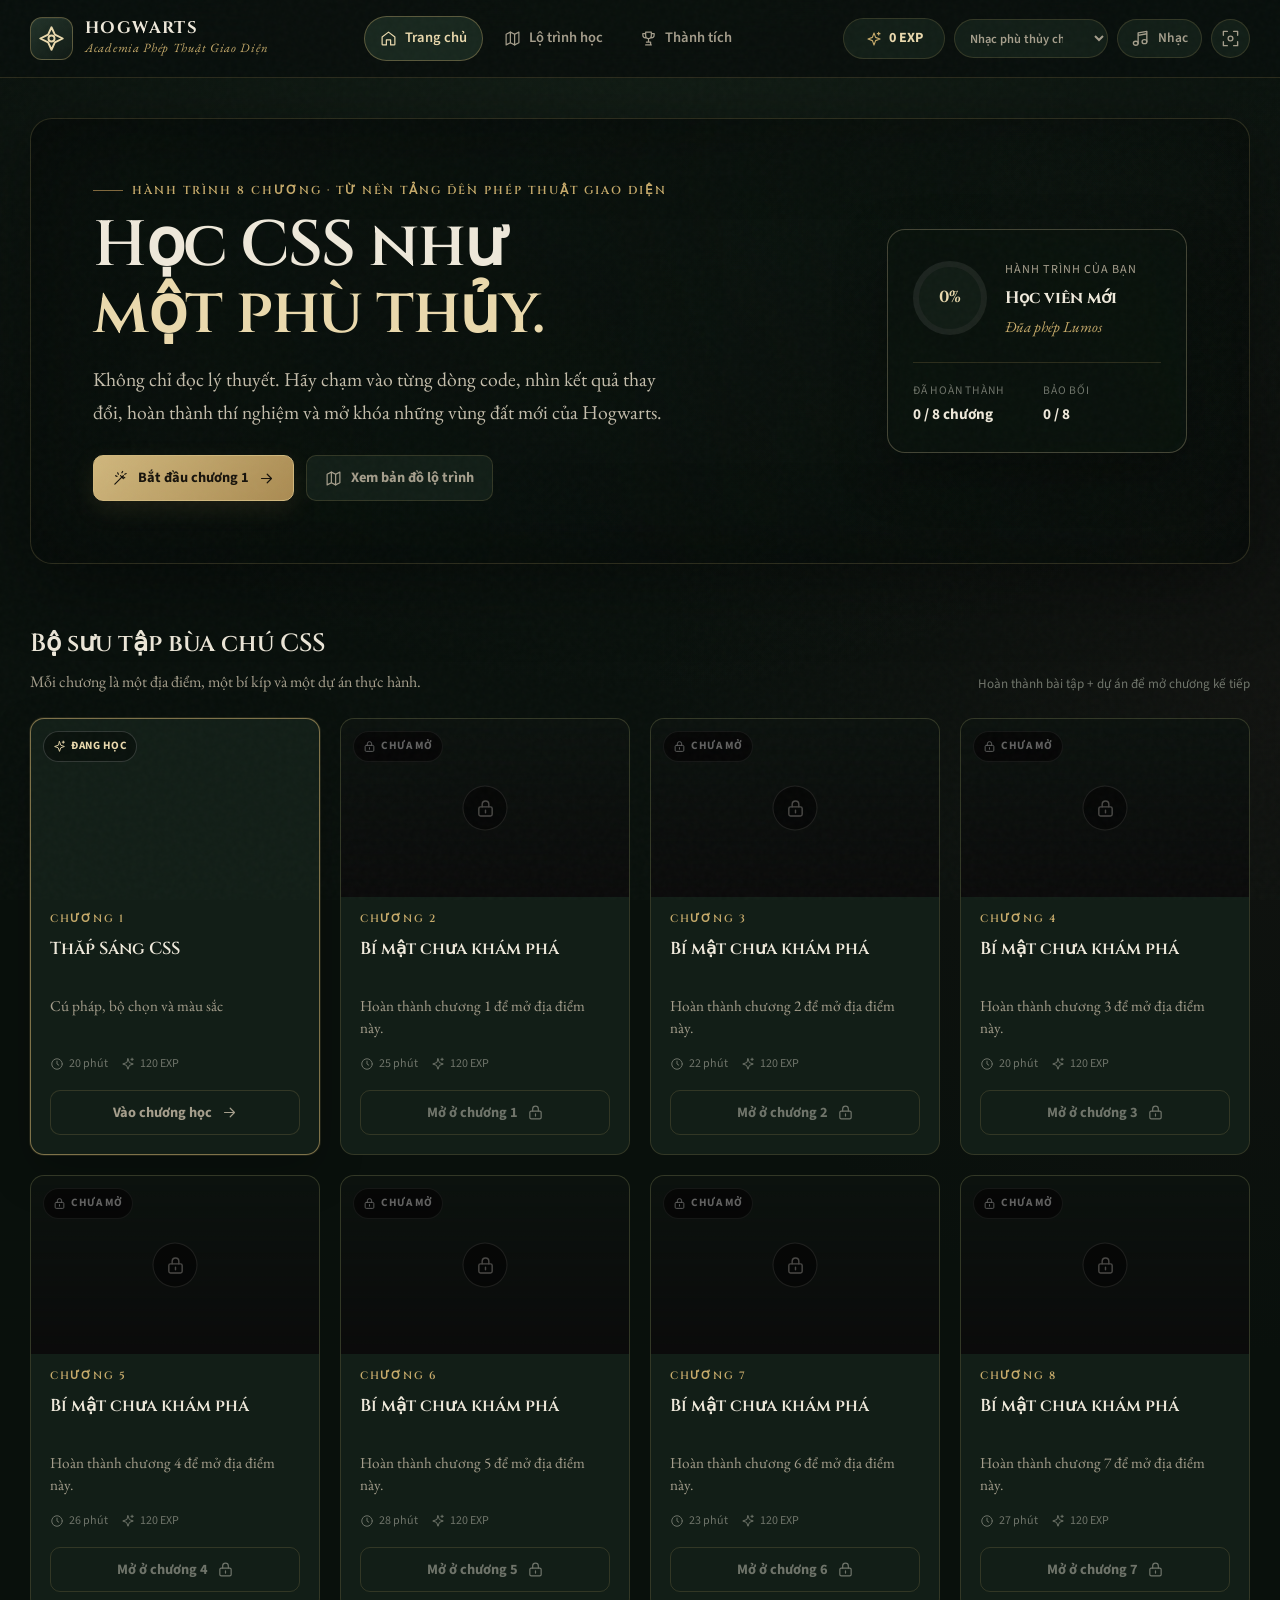
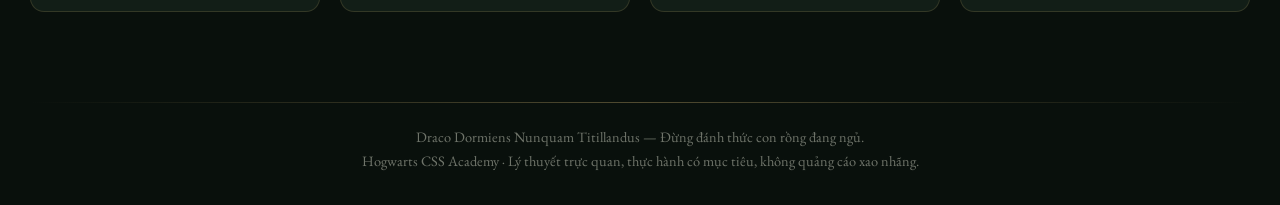
==== Hoc_CSS/index.html @ 0f6b025d "Du_An_Nho" ====
<!DOCTYPE html>
<html lang="vi">
<head>
  <meta charset="UTF-8">
  <meta name="viewport" content="width=device-width, initial-scale=1.0">
  <meta name="theme-color" content="#0b120e">
  <meta name="description" content="Học CSS từng bước trong hành trình phù thủy: lý thuyết trực quan, bàn soi từng dòng code, bài tập và dự án mở khóa chương.">
  <title>Hogwarts Academy — Học CSS như một phù thủy</title>
  <link rel="icon" href="data:image/svg+xml,%3Csvg xmlns='http://www.w3.org/2000/svg' viewBox='0 0 64 64'%3E%3Crect width='64' height='64' rx='16' fill='%23121c16'/%3E%3Cpath d='M32 8 39 24 56 32 39 40 32 56 25 40 8 32 25 24Z' fill='%23c7ab6b'/%3E%3Ccircle cx='32' cy='32' r='7' fill='%23394d3e'/%3E%3C/svg%3E">
  <link rel="preconnect" href="https://fonts.googleapis.com">
  <link rel="preconnect" href="https://fonts.gstatic.com" crossorigin>
  <link href="https://fonts.googleapis.com/css2?family=Cinzel:wght@500;600;700;800&family=EB+Garamond:ital,wght@0,400;0,500;0,600;1,400;1,500&family=JetBrains+Mono:wght@400;500;600&family=Source+Sans+3:wght@400;500;600;700&display=swap" rel="stylesheet">
  <style>
    :root {
      color-scheme: dark;
      --bg: #09100c;
      --bg-soft: #0e1712;
      --panel: #121e17;
      --panel-raised: #18271e;
      --panel-soft: #1c2c22;
      --line: rgba(198, 171, 108, 0.18);
      --line-strong: rgba(198, 171, 108, 0.38);
      --gold: #c7ab6b;
      --gold-light: #ead9ad;
      --gold-dark: #80683d;
      --moss: #6e9476;
      --moss-light: #a8c4a9;
      --burgundy: #713344;
      --text: #eee8da;
      --muted: #a59e8c;
      --faint: #6f746a;
      --danger: #d59191;
      --success: #a8cda9;
      --display: 'Cinzel', Georgia, serif;
      --serif: 'EB Garamond', Georgia, serif;
      --body: 'Source Sans 3', system-ui, sans-serif;
      --mono: 'JetBrains Mono', Consolas, monospace;
      --radius-sm: 8px;
      --radius: 14px;
      --radius-lg: 22px;
      --shadow: 0 20px 70px rgba(0, 0, 0, 0.38);
      --topbar-height: 78px;
    }

    *, *::before, *::after { box-sizing: border-box; }
    html { scroll-behavior: smooth; }
    body {
      margin: 0;
      min-width: 320px;
      min-height: 100vh;
      background:
        radial-gradient(circle at 50% -10%, rgba(63, 93, 67, 0.2), transparent 42%),
        radial-gradient(circle at 100% 40%, rgba(79, 38, 47, 0.11), transparent 38%),
        var(--bg);
      color: var(--text);
      font-family: var(--body);
      line-height: 1.65;
      -webkit-font-smoothing: antialiased;
    }
    body::before {
      content: '';
      position: fixed;
      inset: 0;
      pointer-events: none;
      opacity: 0.035;
      z-index: 100;
      background-image: url("data:image/svg+xml,%3Csvg viewBox='0 0 180 180' xmlns='http://www.w3.org/2000/svg'%3E%3Cfilter id='n'%3E%3CfeTurbulence type='fractalNoise' baseFrequency='.9' numOctaves='3' stitchTiles='stitch'/%3E%3C/filter%3E%3Crect width='100%25' height='100%25' filter='url(%23n)' opacity='.7'/%3E%3C/svg%3E");
    }
    button, input, textarea, select { font: inherit; }
    button { color: inherit; }
    button, a { -webkit-tap-highlight-color: transparent; }
    button { cursor: pointer; }
    button:disabled { cursor: not-allowed; }
    a { color: inherit; }
    img { max-width: 100%; }
    code { font-family: var(--mono); }
    ::selection { background: rgba(199, 171, 107, 0.3); color: #fff; }
    :focus-visible { outline: 2px solid var(--gold-light); outline-offset: 4px; }
    [hidden] { display: none !important; }
    .icon { width: 19px; height: 19px; flex: 0 0 auto; fill: none; stroke: currentColor; stroke-width: 1.7; stroke-linecap: round; stroke-linejoin: round; }
    .sr-only { position: absolute; width: 1px; height: 1px; padding: 0; margin: -1px; overflow: hidden; clip: rect(0, 0, 0, 0); white-space: nowrap; border: 0; }

    .topbar {
      height: var(--topbar-height);
      position: sticky;
      top: 0;
      z-index: 80;
      background: rgba(9, 16, 12, 0.93);
      border-bottom: 1px solid var(--line);
      backdrop-filter: blur(18px);
    }
    .topbar-inner {
      width: min(1460px, 100%);
      height: 100%;
      margin: 0 auto;
      padding: 0 30px;
      display: flex;
      align-items: center;
      gap: 28px;
    }
    .brand {
      display: flex;
      align-items: center;
      gap: 12px;
      padding: 0;
      border: 0;
      background: transparent;
      text-align: left;
      flex: 0 0 auto;
    }
    .brand-crest {
      width: 43px;
      height: 43px;
      display: grid;
      place-items: center;
      color: var(--gold-light);
      border: 1px solid var(--line-strong);
      border-radius: 12px;
      background: linear-gradient(145deg, #223329, #101914);
      box-shadow: inset 0 1px rgba(255, 255, 255, 0.04);
    }
    .brand-crest .icon { width: 27px; height: 27px; }
    .brand-name { display: block; font-family: var(--display); font-size: 1.04rem; font-weight: 700; letter-spacing: 1.4px; line-height: 1.25; }
    .brand-subtitle { display: block; color: var(--gold); font-family: var(--serif); font-size: 0.79rem; font-style: italic; letter-spacing: 0.7px; }
    .main-nav { display: flex; align-items: center; justify-content: center; gap: 5px; margin: 0 auto; }
    .nav-button {
      display: inline-flex;
      align-items: center;
      gap: 8px;
      padding: 9px 15px;
      border: 1px solid transparent;
      border-radius: 999px;
      background: transparent;
      color: var(--muted);
      font-size: 0.91rem;
      font-weight: 600;
      transition: 160ms ease;
    }
    .nav-button:hover { color: var(--text); background: rgba(255, 255, 255, 0.035); }
    .nav-button.active { color: var(--gold-light); border-color: var(--line-strong); background: var(--panel-raised); }
    .nav-button .icon { width: 17px; height: 17px; }
    .header-actions { display: flex; align-items: center; gap: 9px; flex: 0 0 auto; }
    .xp-pill {
      display: flex;
      align-items: center;
      gap: 7px;
      min-width: 102px;
      justify-content: center;
      padding: 8px 13px;
      border: 1px solid var(--line);
      border-radius: 999px;
      background: var(--panel);
      color: var(--gold-light);
      font-size: 0.88rem;
      font-weight: 700;
    }
    .xp-pill .icon { width: 16px; height: 16px; color: var(--gold); }
    .icon-button, .music-button {
      height: 39px;
      border: 1px solid var(--line);
      border-radius: 999px;
      background: var(--panel);
      color: var(--muted);
      display: inline-flex;
      align-items: center;
      justify-content: center;
      gap: 8px;
      transition: 160ms ease;
    }
    .icon-button { width: 39px; padding: 0; }
    .music-button { padding: 0 13px; font-size: 0.84rem; font-weight: 600; }
    .icon-button:hover, .music-button:hover { color: var(--gold-light); border-color: var(--line-strong); }
    .music-button.playing, .icon-button.active { color: var(--gold-light); border-color: var(--line-strong); background: #203126; }
    .music-source { display: inline-flex; align-items: center; }
    .music-source select {
      width: 154px;
      height: 39px;
      padding: 0 28px 0 11px;
      border: 1px solid var(--line);
      border-radius: 999px;
      background: var(--panel);
      color: var(--muted);
      font: inherit;
      font-size: 0.78rem;
      font-weight: 600;
      cursor: pointer;
    }
    .music-source select:hover { color: var(--gold-light); border-color: var(--line-strong); }
    .music-source option { background: #132019; color: var(--text); }
    #harry-potter-music { position: fixed; left: -10000px; bottom: 0; width: 1px; height: 1px; opacity: 0; pointer-events: none; }
    .volume-control { display: none; align-items: center; gap: 7px; padding: 0 8px; }
    .volume-control.visible { display: flex; }
    .volume-control input { width: 70px; accent-color: var(--gold); }

    main { width: min(1400px, 100%); margin: 0 auto; padding: 40px 30px 90px; }
    .view { animation: view-in 280ms ease both; }
    @keyframes view-in { from { opacity: 0; transform: translateY(7px); } to { opacity: 1; transform: translateY(0); } }
    .eyebrow { display: flex; align-items: center; gap: 9px; color: var(--gold); font-family: var(--display); font-size: 0.72rem; font-weight: 600; letter-spacing: 2px; text-transform: uppercase; }
    .eyebrow::before { content: ''; width: 30px; height: 1px; background: var(--gold-dark); }
    .page-title { margin: 11px 0 9px; font-family: var(--display); font-size: clamp(2rem, 4vw, 3.25rem); font-weight: 600; line-height: 1.16; letter-spacing: -0.7px; }
    .page-title em { color: var(--gold-light); font-style: normal; }
    .page-intro { max-width: 720px; margin: 0; color: var(--muted); font-family: var(--serif); font-size: 1.17rem; }
    .button {
      min-height: 43px;
      padding: 10px 18px;
      border: 1px solid var(--line-strong);
      border-radius: 10px;
      display: inline-flex;
      align-items: center;
      justify-content: center;
      gap: 9px;
      background: transparent;
      color: var(--text);
      font-size: 0.9rem;
      font-weight: 700;
      transition: 160ms ease;
    }
    .button:hover:not(:disabled) { transform: translateY(-1px); border-color: var(--gold); }
    .button-primary { background: linear-gradient(135deg, #d0b77d, #aa8b52); border-color: #d0b77d; color: #17130c; box-shadow: 0 8px 24px rgba(160, 130, 71, 0.14); }
    .button-primary:hover:not(:disabled) { background: linear-gradient(135deg, #e5d19f, #b99a5d); }
    .button-ghost { background: var(--panel); border-color: var(--line); color: var(--muted); }
    .button-small { min-height: 36px; padding: 7px 12px; font-size: 0.82rem; }
    .button:disabled { opacity: 0.42; }
    .button .icon { width: 17px; height: 17px; }

    .home-hero {
      position: relative;
      display: grid;
      grid-template-columns: minmax(0, 1.45fr) minmax(300px, 0.55fr);
      align-items: center;
      gap: 40px;
      min-height: 340px;
      margin-bottom: 60px;
      padding: clamp(30px, 5vw, 62px);
      overflow: hidden;
      border: 1px solid var(--line);
      border-radius: var(--radius-lg);
      background:
        linear-gradient(90deg, rgba(9, 16, 12, 0.97) 0%, rgba(9, 16, 12, 0.85) 48%, rgba(9, 16, 12, 0.26) 100%),
        linear-gradient(0deg, rgba(9, 16, 12, 0.45), transparent),
        url('../assets/hogwarts-roadmap-bg.png') center 48% / cover;
      box-shadow: var(--shadow);
    }
    .home-hero::after { content: ''; position: absolute; inset: 0; pointer-events: none; border-radius: inherit; box-shadow: inset 0 0 90px rgba(0, 0, 0, 0.38); }
    .home-hero-copy { position: relative; z-index: 1; max-width: 720px; }
    .home-hero h1 { margin: 13px 0 16px; font-family: var(--display); font-size: clamp(2.5rem, 5vw, 4.6rem); font-weight: 600; line-height: 1.05; letter-spacing: -1.5px; }
    .home-hero h1 span { color: var(--gold-light); }
    .home-hero p { max-width: 590px; margin: 0 0 27px; color: #c5beac; font-family: var(--serif); font-size: 1.23rem; }
    .hero-actions { display: flex; flex-wrap: wrap; gap: 12px; }
    .journey-card {
      position: relative;
      z-index: 1;
      justify-self: end;
      width: min(320px, 100%);
      padding: 25px;
      border: 1px solid rgba(234, 217, 173, 0.26);
      border-radius: 18px;
      background: rgba(11, 20, 14, 0.78);
      backdrop-filter: blur(13px);
      box-shadow: 0 20px 50px rgba(0, 0, 0, 0.35);
    }
    .journey-top { display: flex; align-items: center; gap: 18px; }
    .progress-ring {
      --progress: 0deg;
      width: 74px;
      height: 74px;
      flex: 0 0 auto;
      display: grid;
      place-items: center;
      border-radius: 50%;
      background: conic-gradient(var(--gold) var(--progress), rgba(255, 255, 255, 0.08) 0);
      position: relative;
    }
    .progress-ring::before { content: ''; position: absolute; inset: 6px; border-radius: inherit; background: #111c15; }
    .progress-ring strong { position: relative; font-family: var(--display); font-size: 1rem; color: var(--gold-light); }
    .journey-label { color: var(--muted); font-size: 0.76rem; text-transform: uppercase; letter-spacing: 1px; }
    .journey-card h2 { margin: 3px 0 2px; font-family: var(--display); font-size: 1.05rem; }
    .journey-card p { margin: 0; color: var(--gold); font-family: var(--serif); font-size: 0.95rem; font-style: italic; }
    .journey-meta { display: grid; grid-template-columns: 1fr 1fr; gap: 12px; margin-top: 22px; padding-top: 18px; border-top: 1px solid var(--line); }
    .journey-meta span { display: block; color: var(--faint); font-size: 0.72rem; text-transform: uppercase; letter-spacing: 0.8px; }
    .journey-meta strong { display: block; margin-top: 2px; color: var(--text); font-size: 0.95rem; }

    .section-heading { display: flex; align-items: end; justify-content: space-between; gap: 20px; margin-bottom: 23px; }
    .section-heading h2 { margin: 0; font-family: var(--display); font-size: 1.55rem; font-weight: 600; }
    .section-heading p { margin: 4px 0 0; color: var(--muted); font-family: var(--serif); font-size: 1rem; }
    .section-note { color: var(--faint); font-size: 0.82rem; white-space: nowrap; }
    .chapter-grid { display: grid; grid-template-columns: repeat(4, minmax(0, 1fr)); gap: 20px; }
    .chapter-card {
      position: relative;
      overflow: hidden;
      border: 1px solid var(--line);
      border-radius: var(--radius);
      background: var(--panel);
      transition: transform 180ms ease, border-color 180ms ease, box-shadow 180ms ease;
    }
    .chapter-card:not(.locked):hover { transform: translateY(-5px); border-color: var(--line-strong); box-shadow: 0 18px 45px rgba(0, 0, 0, 0.28); }
    .chapter-card.current { border-color: rgba(199, 171, 107, 0.6); box-shadow: 0 0 0 1px rgba(199, 171, 107, 0.12), 0 18px 45px rgba(0, 0, 0, 0.22); }
    .chapter-art { height: 178px; background-image: url('../assets/hogwarts-chapter-atlas.png'); background-size: 200% 400%; background-repeat: no-repeat; position: relative; }
    .chapter-art::after { content: ''; position: absolute; inset: 0; background: linear-gradient(0deg, var(--panel), transparent 48%); }
    .chapter-status {
      position: absolute;
      z-index: 2;
      top: 12px;
      left: 12px;
      display: inline-flex;
      align-items: center;
      gap: 5px;
      padding: 5px 9px;
      border: 1px solid rgba(255, 255, 255, 0.16);
      border-radius: 999px;
      background: rgba(9, 15, 11, 0.76);
      backdrop-filter: blur(8px);
      font-size: 0.7rem;
      font-weight: 700;
      letter-spacing: 0.5px;
      text-transform: uppercase;
    }
    .chapter-status .icon { width: 13px; height: 13px; }
    .chapter-status.completed { color: var(--success); }
    .chapter-status.current { color: var(--gold-light); }
    .chapter-card.locked .chapter-art { filter: grayscale(0.9) brightness(0.42); }
    .chapter-card.locked .chapter-art::after { background: linear-gradient(0deg, var(--panel), rgba(9, 15, 11, 0.48)); }
    .lock-seal { position: absolute; z-index: 3; top: 50%; left: 50%; width: 45px; height: 45px; display: grid; place-items: center; transform: translate(-50%, -50%); border: 1px solid var(--line-strong); border-radius: 50%; background: rgba(9, 15, 11, 0.8); color: var(--gold); }
    .lock-seal .icon { width: 20px; height: 20px; }
    .chapter-body { position: relative; z-index: 2; padding: 7px 19px 19px; }
    .chapter-number { color: var(--gold); font-family: var(--display); font-size: 0.67rem; font-weight: 600; letter-spacing: 1.7px; }
    .chapter-body h3 { min-height: 54px; margin: 6px 0 4px; font-family: var(--display); font-size: 1.08rem; font-weight: 600; line-height: 1.35; }
    .chapter-body p { min-height: 44px; margin: 0 0 15px; color: var(--muted); font-family: var(--serif); font-size: 0.95rem; line-height: 1.45; }
    .chapter-meta { display: flex; align-items: center; gap: 13px; margin-bottom: 16px; color: var(--faint); font-size: 0.75rem; }
    .chapter-meta span { display: inline-flex; align-items: center; gap: 5px; }
    .chapter-meta .icon { width: 14px; height: 14px; }
    .chapter-card .button { width: 100%; }
    .chapter-card.locked .button { border-color: var(--line); color: var(--faint); background: transparent; }

    .roadmap-heading { display: flex; align-items: end; justify-content: space-between; gap: 24px; margin-bottom: 24px; }
    .roadmap-summary { display: flex; gap: 24px; padding: 13px 18px; border: 1px solid var(--line); border-radius: 12px; background: var(--panel); }
    .roadmap-summary span { display: block; color: var(--faint); font-size: 0.7rem; text-transform: uppercase; letter-spacing: 0.8px; }
    .roadmap-summary strong { display: block; font-family: var(--display); font-size: 1rem; color: var(--gold-light); }
    .roadmap-frame {
      position: relative;
      aspect-ratio: 16 / 9;
      min-height: 480px;
      overflow: hidden;
      border: 1px solid var(--line-strong);
      border-radius: var(--radius-lg);
      background: #0c160f url('../assets/hogwarts-roadmap-bg.png') center / cover;
      box-shadow: var(--shadow);
    }
    .roadmap-frame::before { content: ''; position: absolute; inset: 0; background: linear-gradient(180deg, rgba(6, 12, 8, 0.13), rgba(6, 12, 8, 0.08) 55%, rgba(6, 12, 8, 0.56)); }
    .roadmap-frame::after { content: ''; position: absolute; inset: 0; pointer-events: none; box-shadow: inset 0 0 100px rgba(0, 0, 0, 0.55); }
    .map-route { position: absolute; z-index: 1; inset: 0; width: 100%; height: 100%; pointer-events: none; filter: drop-shadow(0 0 8px rgba(199, 171, 107, 0.6)); }
    .map-route .route-base { fill: none; stroke: rgba(7, 13, 9, 0.72); stroke-width: 8; stroke-linecap: round; }
    .map-route .route-gold { fill: none; stroke: #e1c982; stroke-width: 2.4; stroke-linecap: round; stroke-dasharray: 5 9; opacity: 0.72; }
    .map-node { position: absolute; z-index: 3; width: 112px; transform: translate(-50%, -50%); padding: 0; border: 0; background: transparent; text-align: center; color: var(--text); }
    .node-disc {
      width: 65px;
      height: 65px;
      margin: 0 auto;
      display: grid;
      place-items: center;
      position: relative;
      border: 2px solid var(--gold-dark);
      border-radius: 50%;
      background: #101a13;
      box-shadow: 0 6px 20px rgba(0, 0, 0, 0.55), inset 0 0 20px rgba(199, 171, 107, 0.06);
      transition: 180ms ease;
    }
    .node-disc .icon { width: 27px; height: 27px; color: var(--gold-light); }
    .map-node:hover .node-disc { transform: scale(1.09); border-color: var(--gold-light); }
    .map-node.current .node-disc { border-color: var(--gold-light); box-shadow: 0 0 0 6px rgba(199, 171, 107, 0.12), 0 0 30px rgba(199, 171, 107, 0.4); }
    .map-node.completed .node-disc { border-color: var(--moss-light); background: #18271d; }
    .map-node.completed .node-disc .icon { color: var(--moss-light); }
    .map-node.locked .node-disc { border-color: #485148; background: rgba(13, 20, 15, 0.84); filter: grayscale(1); }
    .map-node.locked .node-disc .icon { color: #757d74; }
    .node-badge { position: absolute; right: -3px; bottom: -2px; width: 24px; height: 24px; display: grid; place-items: center; border: 2px solid #101a13; border-radius: 50%; background: var(--gold); color: #11150e; font-size: 0.67rem; font-weight: 800; }
    .node-badge .icon { width: 12px; height: 12px; color: inherit; }
    .node-here { position: absolute; left: 50%; bottom: calc(100% + 8px); transform: translateX(-50%); padding: 3px 9px; border: 1px solid var(--line-strong); border-radius: 999px; background: #111b14; color: var(--gold-light); font-size: 0.62rem; font-weight: 700; letter-spacing: 1px; white-space: nowrap; }
    .node-name { display: inline-block; max-width: 125px; margin-top: 8px; padding: 4px 8px; border: 1px solid rgba(255, 255, 255, 0.1); border-radius: 7px; background: rgba(8, 15, 10, 0.77); backdrop-filter: blur(6px); font-family: var(--display); font-size: 0.68rem; line-height: 1.35; }
    .roadmap-next { display: flex; align-items: center; justify-content: space-between; gap: 20px; margin-top: 18px; padding: 18px 22px; border: 1px solid var(--line); border-radius: var(--radius); background: var(--panel); }
    .roadmap-next strong { display: block; font-family: var(--display); font-size: 1rem; }
    .roadmap-next span { color: var(--muted); font-family: var(--serif); }

    .lesson-breadcrumb { display: flex; align-items: center; justify-content: space-between; gap: 18px; margin-bottom: 22px; }
    .breadcrumb-left { display: flex; align-items: center; gap: 11px; color: var(--muted); font-size: 0.85rem; }
    .breadcrumb-left button { padding: 0; border: 0; background: transparent; color: var(--gold); display: inline-flex; align-items: center; gap: 6px; }
    .breadcrumb-left .icon { width: 15px; height: 15px; }
    .lesson-nav { display: flex; gap: 9px; }
    .lesson-layout { display: grid; grid-template-columns: 245px minmax(0, 1fr); gap: 26px; align-items: start; }
    .lesson-sidebar { position: sticky; top: calc(var(--topbar-height) + 20px); padding: 19px; border: 1px solid var(--line); border-radius: var(--radius); background: rgba(18, 30, 23, 0.8); }
    .sidebar-title { margin: 0 0 13px; color: var(--gold); font-family: var(--display); font-size: 0.72rem; letter-spacing: 1.3px; text-transform: uppercase; }
    .sidebar-nav { display: grid; gap: 4px; margin-bottom: 22px; }
    .sidebar-nav a { padding: 8px 9px; border-radius: 7px; color: var(--muted); text-decoration: none; font-size: 0.81rem; line-height: 1.35; }
    .sidebar-nav a:hover { color: var(--gold-light); background: rgba(255, 255, 255, 0.035); }
    .sidebar-progress { padding-top: 17px; border-top: 1px solid var(--line); }
    .sidebar-progress-label { display: flex; justify-content: space-between; color: var(--muted); font-size: 0.76rem; }
    .mini-progress { height: 5px; margin: 9px 0 13px; overflow: hidden; border-radius: 999px; background: rgba(255, 255, 255, 0.07); }
    .mini-progress span { display: block; height: 100%; border-radius: inherit; background: linear-gradient(90deg, var(--gold-dark), var(--gold-light)); transition: width 300ms ease; }
    .sidebar-task { display: flex; align-items: center; gap: 8px; margin-top: 8px; color: var(--faint); font-size: 0.78rem; }
    .sidebar-task .icon { width: 15px; height: 15px; }
    .sidebar-task.done { color: var(--success); }
    .lesson-article { min-width: 0; }
    .lesson-hero { position: relative; overflow: hidden; min-height: 235px; margin-bottom: 24px; padding: 32px; border: 1px solid var(--line); border-radius: var(--radius-lg); background: var(--panel); }
    .lesson-hero-art { position: absolute; inset: 0 0 0 42%; background-image: url('../assets/hogwarts-chapter-atlas.png'); background-size: 200% 400%; opacity: 0.86; }
    .lesson-hero-art::after { content: ''; position: absolute; inset: 0; background: linear-gradient(90deg, var(--panel), transparent 75%), linear-gradient(0deg, var(--panel), transparent 45%); }
    .lesson-hero-copy { position: relative; z-index: 1; max-width: 610px; }
    .lesson-hero h1 { max-width: 600px; margin: 10px 0 7px; font-family: var(--display); font-size: clamp(2rem, 4vw, 3.1rem); font-weight: 600; line-height: 1.16; }
    .lesson-hero p { max-width: 510px; margin: 0; color: #d0c6b1; font-family: var(--serif); font-size: 1.08rem; }
    .lesson-meta-row { display: flex; flex-wrap: wrap; gap: 14px; margin-top: 18px; color: var(--muted); font-size: 0.78rem; }
    .lesson-meta-row span { display: inline-flex; align-items: center; gap: 6px; }
    .lesson-meta-row .icon { width: 15px; height: 15px; color: var(--gold); }
    .lesson-block { margin-bottom: 24px; padding: clamp(23px, 3.5vw, 38px); scroll-margin-top: calc(var(--topbar-height) + 20px); border: 1px solid var(--line); border-radius: var(--radius); background: var(--panel); }
    .objectives-block { background: linear-gradient(135deg, rgba(199, 171, 107, 0.075), rgba(18, 30, 23, 0.9)); border-color: var(--line-strong); }
    .block-kicker { color: var(--gold); font-family: var(--display); font-size: 0.67rem; font-weight: 600; letter-spacing: 1.5px; text-transform: uppercase; }
    .lesson-block h2 { margin: 8px 0 15px; font-family: var(--display); font-size: 1.55rem; font-weight: 600; line-height: 1.3; }
    .lesson-block h3 { margin: 26px 0 9px; font-family: var(--display); font-size: 1.12rem; font-weight: 600; }
    .lesson-block p { color: #c6beab; font-family: var(--serif); font-size: 1.08rem; line-height: 1.8; }
    .lesson-block p strong { color: var(--text); }
    .lesson-block p code, .lesson-block li code, .lesson-block td code { padding: 2px 5px; border: 1px solid var(--line); border-radius: 4px; background: #0d1711; color: var(--gold-light); font-size: 0.82em; }
    .objective-list { display: grid; gap: 11px; margin: 0; padding: 0; list-style: none; }
    .objective-list li { display: flex; align-items: flex-start; gap: 11px; color: #d5cdbb; font-family: var(--serif); font-size: 1.06rem; }
    .objective-list .icon { width: 18px; height: 18px; margin-top: 4px; color: var(--gold); }
    .story-line { margin: 0 0 24px; padding: 16px 19px; border-left: 2px solid var(--gold-dark); background: rgba(255, 255, 255, 0.025); color: #d1c8b6; font-family: var(--serif); font-size: 1.12rem; font-style: italic; }
    .theory-section + .theory-section { margin-top: 34px; padding-top: 28px; border-top: 1px solid var(--line); }
    .theory-section h2 { font-size: 1.35rem; }
    .story-block { background: linear-gradient(135deg, rgba(199, 171, 107, 0.06), var(--panel)); }
    .story-block .story-line { margin-bottom: 0; }
    .recap-grid { display: grid; grid-template-columns: repeat(2, minmax(0, 1fr)); gap: 12px; margin-top: 20px; }
    .recap-item { display: flex; align-items: flex-start; gap: 11px; padding: 15px; border: 1px solid var(--line); border-radius: 10px; background: rgba(255, 255, 255, 0.025); color: #d5cdbb; font-family: var(--serif); font-size: 1.02rem; }
    .recap-number { flex: 0 0 auto; width: 24px; height: 24px; display: grid; place-items: center; border: 1px solid var(--line-strong); border-radius: 50%; color: var(--gold-light); font-family: var(--mono); font-size: 0.7rem; }
    .pitfall-note { margin-top: 14px; padding: 14px 16px; border-left: 2px solid var(--burgundy); background: rgba(113, 51, 68, 0.12); color: #d8c6c3; font-size: 0.9rem; }
    .pitfall-note strong { color: #efc7c7; }
    .theory-details { margin-top: 22px; border-top: 1px solid var(--line); padding-top: 18px; }
    .theory-details summary { width: fit-content; cursor: pointer; color: var(--gold-light); font-weight: 700; }
    .theory-details summary:hover { color: #fff1c9; }
    .theory-details[open] summary { margin-bottom: 18px; }
    .theory-details .story-line { margin-top: 18px; }
    .reference-title { display: flex; align-items: center; gap: 8px; margin: 23px 0 10px; color: var(--gold-light); font-size: 0.86rem; font-weight: 700; }
    .reference-title .icon { width: 17px; height: 17px; }
    .reference-table { width: 100%; border-collapse: collapse; overflow: hidden; border: 1px solid var(--line); border-radius: 9px; font-size: 0.85rem; }
    .reference-table th, .reference-table td { padding: 11px 13px; border-bottom: 1px solid var(--line); text-align: left; vertical-align: top; }
    .reference-table th { background: #17231b; color: var(--gold); font-size: 0.69rem; letter-spacing: 0.7px; text-transform: uppercase; }
    .reference-table tr:last-child td { border-bottom: 0; }
    .reference-table td:first-child { width: 28%; color: var(--gold-light); }
    .reference-table td { color: var(--muted); }
    .reference-table td code { white-space: nowrap; }

    .inspector-grid { display: grid; grid-template-columns: minmax(0, 1fr) minmax(0, 1fr); gap: 16px; }
    .code-window, .preview-window, .editor-window, .task-preview { min-width: 0; overflow: hidden; border: 1px solid var(--line); border-radius: 11px; background: #0b140e; }
    .window-bar { min-height: 41px; display: flex; align-items: center; justify-content: space-between; gap: 10px; padding: 9px 13px; border-bottom: 1px solid var(--line); background: #152119; color: var(--muted); font-size: 0.72rem; }
    .window-bar strong { color: var(--gold-light); font-family: var(--mono); font-size: 0.7rem; font-weight: 500; }
    .window-dots { display: flex; gap: 5px; }
    .window-dots i { width: 7px; height: 7px; border-radius: 50%; background: #53614f; }
    .window-dots i:first-child { background: #8c5d59; }
    .window-dots i:nth-child(2) { background: #9a8450; }
    .window-dots i:nth-child(3) { background: #5f8163; }
    .code-lines { padding: 12px 0; }
    .code-line { position: relative; width: 100%; min-height: 36px; display: grid; grid-template-columns: 39px minmax(0, 1fr); align-items: center; padding: 4px 28px 4px 0; border: 0; border-left: 2px solid transparent; background: transparent; text-align: left; color: #b7c8b7; font-family: var(--mono); font-size: 0.76rem; line-height: 1.6; transition: 120ms ease; }
    .code-line::after { content: ''; position: absolute; right: 11px; width: 6px; height: 6px; border-radius: 50%; background: var(--line-accent); box-shadow: 0 0 12px var(--line-accent); opacity: 0; transform: scale(0.4); transition: 120ms ease; }
    .code-line:hover, .code-line.active { border-left-color: var(--line-accent); background: color-mix(in srgb, var(--line-accent) 13%, transparent); color: #f4eedf; box-shadow: inset 0 0 0 1px color-mix(in srgb, var(--line-accent) 22%, transparent); }
    .code-line:hover::after, .code-line.active::after { opacity: 1; transform: scale(1); }
    .line-number { color: #526052; text-align: center; user-select: none; }
    .code-line.active .line-number { color: var(--line-accent); }
    .code-line code { white-space: pre; transition: color 120ms ease, text-shadow 120ms ease; }
    .code-line:hover code, .code-line.active code { color: var(--line-accent); text-shadow: 0 0 14px color-mix(in srgb, var(--line-accent) 35%, transparent); }
    .token-selector { color: #83c9be; font-weight: 600; }
    .token-property { color: #e7bd72; }
    .token-value { color: #b8a7e8; }
    .token-number, .token-color { color: #efa58d; }
    .token-function { color: #8fc8ef; }
    .token-string { color: #a8cda9; }
    .token-punctuation { color: #77867b; }
    .token-comment { color: #6f7f72; font-style: italic; }
    .token-atrule { color: #df96c2; font-weight: 600; }
    .preview-frame { display: block; width: 100%; height: 286px; border: 0; background: #0d1711; }
    .line-explanation { min-height: 88px; display: flex; align-items: flex-start; gap: 10px; padding: 14px 16px; border-top: 1px solid var(--line); background: #111c15; color: var(--muted); font-size: 0.83rem; line-height: 1.6; }
    .line-explanation .icon { width: 17px; height: 17px; margin-top: 2px; color: var(--gold); }
    .line-explanation strong { color: var(--gold-light); }
    .inspector-help { display: flex; align-items: center; justify-content: space-between; gap: 16px; margin: 14px 0 0; color: var(--faint); font-size: 0.77rem; }
    .inspector-help span { display: inline-flex; align-items: center; gap: 7px; }
    .inspector-help .icon { width: 15px; height: 15px; }

    .task-card { margin-top: 18px; padding: 22px; border: 1px solid var(--line); border-radius: var(--radius); background: #0f1913; }
    .task-card.completed { border-color: rgba(168, 205, 169, 0.36); }
    .task-heading { display: flex; align-items: flex-start; justify-content: space-between; gap: 18px; margin-bottom: 13px; }
    .task-heading h3 { margin: 4px 0 5px; font-size: 1.18rem; }
    .task-heading p { margin: 0; color: var(--muted); font-size: 0.95rem; }
    .task-xp { flex: 0 0 auto; display: inline-flex; align-items: center; gap: 6px; padding: 6px 10px; border: 1px solid var(--line-strong); border-radius: 999px; color: var(--gold-light); font-size: 0.76rem; font-weight: 700; }
    .task-xp .icon { width: 14px; height: 14px; }
    .requirements { display: flex; flex-wrap: wrap; gap: 7px; margin: 14px 0 18px; padding: 0; list-style: none; }
    .requirements li { padding: 5px 9px; border: 1px solid var(--line); border-radius: 6px; background: rgba(255, 255, 255, 0.025); color: #b9b29f; font-size: 0.75rem; }
    .editor-grid { display: grid; grid-template-columns: minmax(0, 1fr) minmax(0, 1fr); gap: 14px; }
    .editor-body { display: grid; grid-template-columns: 37px minmax(0, 1fr); height: 285px; }
    .editor-gutter { padding: 13px 0; overflow: hidden; border-right: 1px solid var(--line); color: #4f5d50; font-family: var(--mono); font-size: 0.73rem; line-height: 1.7; text-align: center; user-select: none; white-space: pre; }
    .code-input { width: 100%; height: 100%; resize: none; padding: 13px 12px; border: 0; outline: 0; background: transparent; color: #c1d0bf; caret-color: var(--gold-light); font-family: var(--mono); font-size: 0.75rem; line-height: 1.7; tab-size: 2; white-space: pre; overflow: auto; }
    .code-input:focus { background: rgba(199, 171, 107, 0.025); }
    .task-preview .preview-frame { height: 285px; }
    .editor-line-info { min-height: 42px; padding: 9px 12px; border-top: 1px solid var(--line); color: var(--faint); font-size: 0.74rem; line-height: 1.45; }
    .task-actions { display: flex; align-items: center; justify-content: space-between; gap: 10px; margin-top: 14px; }
    .task-actions-left { display: flex; gap: 8px; }
    .task-status { display: inline-flex; align-items: center; gap: 5px; color: var(--faint); font-size: 0.72rem; }
    .task-status.done { color: var(--success); }
    .task-status .icon { width: 14px; height: 14px; }
    .hint-box { margin-top: 14px; padding: 13px 15px; border: 1px solid var(--line-strong); border-radius: 8px; background: rgba(199, 171, 107, 0.07); color: #d4c8ad; font-size: 0.84rem; }
    .task-feedback { margin-top: 14px; padding: 13px 15px; border: 1px solid var(--line); border-radius: 8px; font-size: 0.85rem; }
    .task-feedback.success { color: var(--success); border-color: rgba(168, 205, 169, 0.35); background: rgba(76, 125, 81, 0.1); }
    .task-feedback.error { color: var(--danger); border-color: rgba(213, 145, 145, 0.3); background: rgba(125, 63, 63, 0.1); }
    .chapter-finish { margin-top: 24px; padding: 26px; border: 1px solid var(--line-strong); border-radius: var(--radius); background: linear-gradient(135deg, rgba(199, 171, 107, 0.1), rgba(54, 91, 63, 0.13)); text-align: center; }
    .finish-seal { width: 56px; height: 56px; margin: 0 auto 13px; display: grid; place-items: center; border: 1px solid var(--gold); border-radius: 50%; color: var(--gold-light); background: #18251c; }
    .finish-seal .icon { width: 27px; height: 27px; }
    .chapter-finish h2 { margin: 0 0 7px; }
    .chapter-finish p { margin: 0 auto 19px; max-width: 570px; }

    .achievement-summary { display: grid; grid-template-columns: 1.3fr repeat(3, 1fr); gap: 15px; margin: 28px 0; }
    .summary-card { padding: 20px; border: 1px solid var(--line); border-radius: var(--radius); background: var(--panel); }
    .summary-card.featured { background: linear-gradient(135deg, rgba(199, 171, 107, 0.1), var(--panel)); }
    .summary-card span { display: block; color: var(--faint); font-size: 0.7rem; letter-spacing: 0.9px; text-transform: uppercase; }
    .summary-card strong { display: block; margin-top: 4px; font-family: var(--display); font-size: 1.25rem; color: var(--gold-light); }
    .summary-card p { margin: 5px 0 0; color: var(--muted); font-size: 0.82rem; }
    .achievement-grid { display: grid; grid-template-columns: repeat(4, minmax(0, 1fr)); gap: 16px; }
    .achievement-card { padding: 22px; border: 1px solid var(--line); border-radius: var(--radius); background: var(--panel); opacity: 0.55; }
    .achievement-card.earned { opacity: 1; border-color: var(--line-strong); background: linear-gradient(145deg, rgba(199, 171, 107, 0.08), var(--panel)); }
    .achievement-icon { width: 47px; height: 47px; display: grid; place-items: center; border: 1px solid var(--line); border-radius: 13px; color: var(--faint); background: #0d1610; }
    .achievement-card.earned .achievement-icon { color: var(--gold-light); border-color: var(--line-strong); }
    .achievement-icon .icon { width: 24px; height: 24px; }
    .achievement-card h3 { margin: 14px 0 5px; font-family: var(--display); font-size: 1rem; }
    .achievement-card p { margin: 0; color: var(--muted); font-size: 0.81rem; }
    .achievement-state { display: inline-flex; align-items: center; gap: 5px; margin-top: 15px; color: var(--faint); font-size: 0.72rem; font-weight: 700; text-transform: uppercase; letter-spacing: 0.6px; }
    .achievement-card.earned .achievement-state { color: var(--success); }
    .achievement-state .icon { width: 14px; height: 14px; }
    .danger-zone { margin-top: 35px; padding-top: 22px; border-top: 1px solid var(--line); display: flex; align-items: center; justify-content: space-between; gap: 20px; }
    .danger-zone p { margin: 0; color: var(--muted); font-size: 0.82rem; }
    .danger-zone strong { display: block; color: var(--text); font-size: 0.9rem; }

    .footer { width: min(1400px, 100%); margin: 0 auto; padding: 0 30px 32px; color: var(--faint); text-align: center; font-family: var(--serif); font-size: 0.9rem; }
    .footer-line { height: 1px; margin-bottom: 22px; background: linear-gradient(90deg, transparent, var(--line-strong), transparent); }
    .toast { position: fixed; z-index: 120; left: 50%; bottom: 25px; width: min(520px, calc(100% - 32px)); display: flex; align-items: flex-start; gap: 11px; padding: 14px 16px; transform: translate(-50%, 20px); border: 1px solid var(--line-strong); border-radius: 12px; background: #17241b; box-shadow: 0 18px 50px rgba(0, 0, 0, 0.5); color: var(--text); font-size: 0.86rem; opacity: 0; pointer-events: none; transition: 200ms ease; }
    .toast.visible { opacity: 1; transform: translate(-50%, 0); pointer-events: auto; }
    .toast .icon { width: 18px; height: 18px; margin-top: 2px; color: var(--gold); }
    .toast button { margin-left: auto; padding: 0; border: 0; background: transparent; color: var(--muted); }
    dialog { width: min(440px, calc(100% - 32px)); padding: 25px; border: 1px solid var(--line-strong); border-radius: var(--radius); background: var(--panel); color: var(--text); box-shadow: var(--shadow); }
    dialog::backdrop { background: rgba(0, 0, 0, 0.7); backdrop-filter: blur(5px); }
    dialog h2 { margin: 0 0 10px; font-family: var(--display); font-size: 1.3rem; }
    dialog p { margin: 0 0 20px; color: var(--muted); }
    .dialog-actions { display: flex; justify-content: flex-end; gap: 9px; }

    body.focus-mode .main-nav, body.focus-mode .footer { display: none; }
    body.focus-mode .topbar-inner { justify-content: space-between; }
    body.focus-mode .brand { margin-right: auto; }
    body.focus-mode .lesson-layout { display: block; }
    body.focus-mode .lesson-sidebar { display: none; }
    body.focus-mode .lesson-article { max-width: 1040px; margin: 0 auto; }
    body.focus-mode .lesson-hero-art { opacity: 0.55; }
    body.focus-mode::before { display: none; }
    body.focus-mode .node-disc, body.focus-mode .chapter-card { animation: none; }
    body.focus-mode .lesson-block { background: #101a14; }

    @media (max-width: 1180px) {
      .topbar-inner { gap: 16px; padding: 0 20px; }
      .brand-subtitle { display: none; }
      .brand-name { font-size: 0.9rem; }
      .main-nav { gap: 0; }
      .nav-button { padding: 8px 10px; font-size: 0.82rem; }
      .music-button span { display: none; }
      .music-button { width: 39px; padding: 0; }
      .music-source select { width: 132px; font-size: 0.74rem; }
      .chapter-grid { grid-template-columns: repeat(3, minmax(0, 1fr)); }
      .home-hero { grid-template-columns: 1.35fr 0.65fr; gap: 22px; }
      .achievement-grid { grid-template-columns: repeat(3, minmax(0, 1fr)); }
    }
    @media (max-width: 960px) {
      :root { --topbar-height: 116px; }
      .topbar { height: auto; }
      .topbar-inner { min-height: var(--topbar-height); flex-wrap: wrap; padding: 12px 20px; gap: 10px; }
      .brand { margin-right: auto; }
      .main-nav { order: 3; width: 100%; justify-content: flex-start; overflow-x: auto; }
      .header-actions { margin-left: auto; }
      .home-hero { grid-template-columns: 1fr; }
      .journey-card { justify-self: start; width: 100%; max-width: 520px; }
      .home-hero { background-position: 62% center; }
      .roadmap-summary { display: none; }
      .lesson-layout { display: block; }
      .lesson-sidebar { display: none; }
      .inspector-grid, .editor-grid { grid-template-columns: 1fr; }
      .preview-frame, .task-preview .preview-frame { height: 240px; }
      .achievement-summary { grid-template-columns: repeat(2, 1fr); }
      .roadmap-frame { min-height: 420px; }
    }
    @media (max-width: 720px) {
      main { padding: 26px 16px 65px; }
      .topbar-inner { padding: 10px 14px; }
      .brand-crest { width: 36px; height: 36px; }
      .brand-name { font-size: 0.78rem; letter-spacing: 0.8px; }
      .header-actions { gap: 6px; }
      .xp-pill { min-width: 76px; padding: 7px 9px; font-size: 0.76rem; }
      .icon-button, .music-button { width: 35px; height: 35px; }
      .music-source select { width: 112px; height: 35px; padding-left: 9px; font-size: 0.7rem; }
      .volume-control { display: none !important; }
      .nav-button { font-size: 0.77rem; padding: 7px 9px; }
      .nav-button .icon { width: 15px; height: 15px; }
      .home-hero { min-height: 0; padding: 28px 23px; margin-bottom: 42px; }
      .home-hero h1 { font-size: 2.55rem; }
      .home-hero p { font-size: 1.05rem; }
      .chapter-grid { grid-template-columns: repeat(2, minmax(0, 1fr)); gap: 13px; }
      .chapter-art { height: 145px; }
      .chapter-body { padding: 5px 13px 14px; }
      .chapter-body h3 { min-height: 48px; font-size: 0.94rem; }
      .chapter-body p { display: none; }
      .chapter-meta { gap: 8px; margin-bottom: 12px; font-size: 0.67rem; }
      .section-heading { align-items: flex-start; }
      .section-note { display: none; }
      .roadmap-heading { display: block; }
      .roadmap-frame { aspect-ratio: auto; height: 610px; min-height: 0; background-position: 49% center; }
      .map-route { display: none; }
      .map-node { width: 88px; }
      .node-disc { width: 54px; height: 54px; }
      .node-disc .icon { width: 22px; height: 22px; }
      .node-name { max-width: 100px; font-size: 0.59rem; }
      .roadmap-next { align-items: flex-start; flex-direction: column; }
      .lesson-breadcrumb { align-items: flex-start; flex-direction: column; }
      .lesson-nav { width: 100%; }
      .lesson-nav .button { flex: 1; }
      .lesson-hero { min-height: 260px; padding: 25px; }
      .lesson-hero-art { inset: 35% 0 0 0; opacity: 0.58; }
      .lesson-hero-art::after { background: linear-gradient(180deg, var(--panel), transparent 80%); }
      .lesson-block { padding: 22px 17px; }
      .recap-grid { grid-template-columns: 1fr; }
      .reference-table th, .reference-table td { padding: 9px; font-size: 0.76rem; }
      .reference-table td:first-child { width: 34%; }
      .task-card { padding: 15px; }
      .task-heading { flex-direction: column; gap: 8px; }
      .task-actions { align-items: stretch; flex-direction: column; }
      .task-actions .button { width: 100%; }
      .task-actions-left { display: grid; grid-template-columns: 1fr 1fr; }
      .achievement-grid { grid-template-columns: repeat(2, minmax(0, 1fr)); gap: 12px; }
      .achievement-card { padding: 17px; }
      .achievement-summary { gap: 10px; }
      .summary-card { padding: 15px; }
      .summary-card strong { font-size: 1rem; }
      .danger-zone { align-items: flex-start; flex-direction: column; }
    }
    @media (max-width: 560px) {
      :root { --topbar-height: 156px; }
      .header-actions { max-width: 180px; flex-wrap: wrap; justify-content: flex-end; }
      .music-source { order: 4; width: 100%; }
      .music-source select { width: 100%; }
    }
    @media (max-width: 440px) {
      .brand-name { max-width: 80px; letter-spacing: 0.6px; }
      .xp-pill .icon { display: none; }
      .chapter-grid { grid-template-columns: 1fr; }
      .chapter-art { height: 190px; }
      .chapter-body h3 { min-height: 0; }
      .chapter-body p { display: block; min-height: 0; }
      .chapter-meta { font-size: 0.75rem; }
      .achievement-summary, .achievement-grid { grid-template-columns: 1fr; }
      .page-title { font-size: 2.15rem; }
    }
    @media (max-width: 380px) {
      .header-actions { max-width: 170px; }
      .brand-name { max-width: 70px; }
    }
    @media (prefers-reduced-motion: reduce) {
      html { scroll-behavior: auto; }
      *, *::before, *::after { animation-duration: 0.01ms !important; animation-iteration-count: 1 !important; transition-duration: 0.01ms !important; }
    }
  </style>
</head>
<body>
  <svg width="0" height="0" style="position:absolute" aria-hidden="true">
    <defs>
      <symbol id="i-crest" viewBox="0 0 24 24"><path d="M12 2 15 8.5 22 12l-7 3.5L12 22l-3-6.5L2 12l7-3.5Z"/><circle cx="12" cy="12" r="2.7"/></symbol>
      <symbol id="i-home" viewBox="0 0 24 24"><path d="m3 10 9-7 9 7v10a1 1 0 0 1-1 1h-5v-7H9v7H4a1 1 0 0 1-1-1Z"/></symbol>
      <symbol id="i-map" viewBox="0 0 24 24"><path d="m3 6 6-3 6 3 6-3v15l-6 3-6-3-6 3Z"/><path d="M9 3v15M15 6v15"/></symbol>
      <symbol id="i-trophy" viewBox="0 0 24 24"><path d="M8 3h8v5a4 4 0 0 1-8 0ZM8 5H4v2a4 4 0 0 0 4 4M16 5h4v2a4 4 0 0 1-4 4M12 12v5M8 21h8M9 17h6v4"/></symbol>
      <symbol id="i-music" viewBox="0 0 24 24"><path d="M9 18V5l11-2v13M9 8l11-2"/><ellipse cx="6" cy="18" rx="3" ry="2.5"/><ellipse cx="17" cy="16" rx="3" ry="2.5"/></symbol>
      <symbol id="i-volume" viewBox="0 0 24 24"><path d="M11 5 6 9H3v6h3l5 4ZM15 9a4 4 0 0 1 0 6M18 6a8 8 0 0 1 0 12"/></symbol>
      <symbol id="i-focus" viewBox="0 0 24 24"><path d="M8 3H3v5M16 3h5v5M21 16v5h-5M8 21H3v-5"/><circle cx="12" cy="12" r="3"/></symbol>
      <symbol id="i-spark" viewBox="0 0 24 24"><path d="m12 3 2.4 6.6L21 12l-6.6 2.4L12 21l-2.4-6.6L3 12l6.6-2.4ZM19 2v4M17 4h4"/></symbol>
      <symbol id="i-arrow-right" viewBox="0 0 24 24"><path d="M5 12h14m-6-6 6 6-6 6"/></symbol>
      <symbol id="i-arrow-left" viewBox="0 0 24 24"><path d="M19 12H5m6-6-6 6 6 6"/></symbol>
      <symbol id="i-lock" viewBox="0 0 24 24"><rect x="4" y="10" width="16" height="11" rx="2"/><path d="M8 10V7a4 4 0 0 1 8 0v3M12 14v3"/></symbol>
      <symbol id="i-check" viewBox="0 0 24 24"><path d="m5 12 4 4L19 6"/></symbol>
      <symbol id="i-clock" viewBox="0 0 24 24"><circle cx="12" cy="12" r="9"/><path d="M12 7v5l3 2"/></symbol>
      <symbol id="i-book" viewBox="0 0 24 24"><path d="M3 4h6a3 3 0 0 1 3 3v14a3 3 0 0 0-3-3H3ZM21 4h-6a3 3 0 0 0-3 3v14a3 3 0 0 1 3-3h6Z"/></symbol>
      <symbol id="i-target" viewBox="0 0 24 24"><circle cx="12" cy="12" r="9"/><circle cx="12" cy="12" r="5"/><circle cx="12" cy="12" r="1"/></symbol>
      <symbol id="i-code" viewBox="0 0 24 24"><path d="m8 6-6 6 6 6M16 6l6 6-6 6M14 3l-4 18"/></symbol>
      <symbol id="i-reset" viewBox="0 0 24 24"><path d="M3 11a9 9 0 1 1 2.6 7M3 4v7h7"/></symbol>
      <symbol id="i-hint" viewBox="0 0 24 24"><path d="M9 18h6M10 21h4M8.5 15.5a7 7 0 1 1 7 0c-.8.6-1.5 1.4-1.5 2.5h-4c0-1.1-.7-1.9-1.5-2.5Z"/></symbol>
      <symbol id="i-close" viewBox="0 0 24 24"><path d="m6 6 12 12M18 6 6 18"/></symbol>
      <symbol id="i-wand" viewBox="0 0 24 24"><path d="m4 20 12-12M14 4l1-2M18 6l2-1M16 10l2 1M8 4l1 2M5 8l2 1"/><path d="m12 8 4 4"/></symbol>
      <symbol id="i-hat" viewBox="0 0 24 24"><path d="M6 15 9 3h6l3 12M3 17c2-3 16-3 18 0-4 4-14 4-18 0Z"/><path d="M9 12h6"/></symbol>
      <symbol id="i-potion" viewBox="0 0 24 24"><path d="M9 3h6M10 3v6l-5 9a2 2 0 0 0 2 3h10a2 2 0 0 0 2-3l-5-9V3M7 15h10"/><path d="M10 18h.01M14 17h.01"/></symbol>
      <symbol id="i-cloak" viewBox="0 0 24 24"><path d="M8 4c0-2 8-2 8 0l4 15c-5 3-11 3-16 0ZM8 4c2 3 6 3 8 0M12 7v12"/></symbol>
      <symbol id="i-feast" viewBox="0 0 24 24"><path d="M3 11h18M5 11a7 7 0 0 1 14 0M12 4V2M4 16h16M6 20h12"/></symbol>
      <symbol id="i-grid" viewBox="0 0 24 24"><rect x="3" y="3" width="7" height="7" rx="1"/><rect x="14" y="3" width="7" height="7" rx="1"/><rect x="3" y="14" width="7" height="7" rx="1"/><rect x="14" y="14" width="7" height="7" rx="1"/></symbol>
      <symbol id="i-snitch" viewBox="0 0 24 24"><circle cx="12" cy="12" r="4"/><path d="M8 10C3 4 1 6 3 11c1 2 3 3 5 3M16 10c5-6 7-4 5 1-1 2-3 3-5 3M8 14c-5 6-7 4-5-1 1-2 3-3 5-3M16 14c5 6 7 4 5-1-1-2-3-3-5-3"/></symbol>
      <symbol id="i-patronus" viewBox="0 0 24 24"><path d="M5 20v-7l3-3V4l3 2 2-4 2 4 3-2v6l3 3v7M8 20v-5M16 20v-5M9 11l3 2 3-2"/></symbol>
      <symbol id="i-medal" viewBox="0 0 24 24"><circle cx="12" cy="9" r="6"/><path d="m8 14-2 7 6-3 6 3-2-7M12 6v6M9 9h6"/></symbol>
      <symbol id="i-eye" viewBox="0 0 24 24"><path d="M2 12s4-7 10-7 10 7 10 7-4 7-10 7S2 12 2 12Z"/><circle cx="12" cy="12" r="3"/></symbol>
    </defs>
  </svg>

  <header class="topbar">
    <div class="topbar-inner">
      <button class="brand" data-action="view" data-view="home" aria-label="Về trang chủ Hogwarts CSS Academy">
        <span class="brand-crest"><svg class="icon"><use href="#i-crest"/></svg></span>
        <span><span class="brand-name">HOGWARTS </span><span class="brand-subtitle">Academia Phép Thuật Giao Diện</span></span>
      </button>
      <nav class="main-nav" aria-label="Điều hướng chính">
        <button class="nav-button active" data-action="view" data-view="home" data-nav="home"><svg class="icon"><use href="#i-home"/></svg>Trang chủ</button>
        <button class="nav-button" data-action="view" data-view="roadmap" data-nav="roadmap"><svg class="icon"><use href="#i-map"/></svg>Lộ trình học</button>
        <button class="nav-button" data-action="view" data-view="achievements" data-nav="achievements"><svg class="icon"><use href="#i-trophy"/></svg>Thành tích</button>
      </nav>
      <div class="header-actions">
        <div class="xp-pill" title="Điểm kinh nghiệm tích lũy"><svg class="icon"><use href="#i-spark"/></svg><span id="hud-exp">0 EXP</span></div>
        <label class="music-source" title="Chọn nhạc nền; cả hai bản đều là tệp cục bộ">
          <span class="sr-only">Chọn nhạc nền</span>
          <select id="music-source" aria-label="Chọn nhạc nền">
            <option value="local">Nhạc phù thủy chill</option>
            <option value="youtube">Harry Potter · MP4</option>
          </select>
        </label>
        <button class="music-button" id="music-button" data-action="music" aria-pressed="false" aria-label="Phát nhạc phù thủy chill không lời" title="Phát Ways of the Wizard — Geoff Harvey"><svg class="icon"><use href="#i-music"/></svg><span id="music-label">Nhạc</span></button>
        <div class="volume-control" id="volume-control"><svg class="icon"><use href="#i-volume"/></svg><input id="music-volume" type="range" min="0" max="100" value="28" aria-label="Âm lượng nhạc"></div>
        <button class="icon-button" id="focus-button" data-action="focus" aria-pressed="false" title="Bật chế độ tập trung"><svg class="icon"><use href="#i-focus"/></svg><span class="sr-only">Chế độ tập trung</span></button>
      </div>
    </div>
  </header>

  <audio id="bg-music" src="../assets/hogwarts-chill.mp3" preload="none" loop aria-hidden="true"></audio>
  <video id="harry-potter-music" src="../assets/hogwarts-prologue.mp4" preload="none" loop playsinline aria-hidden="true"></video>

  <main id="app">
    <section class="view" id="view-home" aria-labelledby="home-title">
      <div class="home-hero">
        <div class="home-hero-copy">
          <div class="eyebrow">Hành trình 8 chương · Từ nền tảng đến phép thuật giao diện</div>
          <h1 id="home-title">Học CSS như<br><span>một phù thủy.</span></h1>
          <p>Không chỉ đọc lý thuyết. Hãy chạm vào từng dòng code, nhìn kết quả thay đổi, hoàn thành thí nghiệm và mở khóa những vùng đất mới của Hogwarts.</p>
          <div class="hero-actions">
            <button class="button button-primary" data-action="continue"><svg class="icon"><use href="#i-wand"/></svg><span id="continue-label">Bắt đầu chương 1</span><svg class="icon"><use href="#i-arrow-right"/></svg></button>
            <button class="button button-ghost" data-action="view" data-view="roadmap"><svg class="icon"><use href="#i-map"/></svg>Xem bản đồ lộ trình</button>
          </div>
        </div>
        <aside class="journey-card" aria-label="Tiến độ học tập của bạn">
          <div class="journey-top">
            <div class="progress-ring" id="home-progress-ring"><strong id="home-progress-percent">0%</strong></div>
            <div><span class="journey-label">Hành trình của bạn</span><h2 id="home-rank">Học viên mới</h2><p id="home-next-label">Thắp sáng ánh phép đầu tiên</p></div>
          </div>
          <div class="journey-meta"><div><span>Đã hoàn thành</span><strong id="home-completed">0 / 8 chương</strong></div><div><span>Bảo bối</span><strong id="home-artifacts">0 / 8</strong></div></div>
        </aside>
      </div>

      <div class="section-heading"><div><h2>Bộ sưu tập bùa chú CSS</h2><p>Mỗi chương là một địa điểm, một bí kíp và một dự án thực hành.</p></div><span class="section-note">Hoàn thành bài tập + dự án để mở chương kế tiếp</span></div>
      <div class="chapter-grid" id="chapter-grid"></div>
    </section>

    <section class="view" id="view-roadmap" aria-labelledby="roadmap-title" hidden>
      <div class="roadmap-heading">
        <div><div class="eyebrow">Bản đồ cá nhân của bạn</div><h1 class="page-title" id="roadmap-title">Lộ trình <em>phép thuật CSS</em></h1><p class="page-intro">Đi từ thư viện ánh sáng đến khu rừng Thần Hộ Mệnh. Mỗi dấu chân chỉ mở khi bạn thật sự hoàn thành chương trước.</p></div>
        <div class="roadmap-summary"><div><span>Vị trí hiện tại</span><strong id="roadmap-current">Chương 1</strong></div><div><span>Đã khám phá</span><strong id="roadmap-percent">0%</strong></div></div>
      </div>
      <div class="roadmap-frame" id="roadmap-frame">
        <svg class="map-route" viewBox="0 0 1200 675" preserveAspectRatio="none" aria-hidden="true"><path class="route-base" d="M112 490 C175 455 205 430 265 405 S370 405 420 365 S485 305 545 305 S615 370 675 405 S760 405 805 335 S865 220 980 175"/><path class="route-gold" d="M112 490 C175 455 205 430 265 405 S370 405 420 365 S485 305 545 305 S615 370 675 405 S760 405 805 335 S865 220 980 175"/></svg>
        <div id="map-nodes"></div>
      </div>
      <div class="roadmap-next"><div><strong id="roadmap-next-title">Nhiệm vụ tiếp theo: Thắp Sáng CSS</strong><span id="roadmap-next-desc">Hoàn thành bài luyện tập và dự án cuối chương để mở đường tới Chiếc Nón Phân Loại.</span></div><button class="button button-primary" data-action="continue">Tiếp tục hành trình<svg class="icon"><use href="#i-arrow-right"/></svg></button></div>
    </section>

    <section class="view" id="view-lesson" aria-label="Bài học chi tiết" hidden></section>

    <section class="view" id="view-achievements" aria-labelledby="achievements-title" hidden>
      <div class="eyebrow">Sổ ghi danh dự Hogwarts</div>
      <h1 class="page-title" id="achievements-title">Thành tích <em>của bạn</em></h1>
      <p class="page-intro">Mỗi chương hoàn thành là một bảo bối được khắc tên. EXP chỉ được cộng một lần cho mỗi bài tập và dự án, nên bạn luôn có thể quay lại luyện tập mà không bị cộng điểm trùng.</p>
      <div class="achievement-summary" id="achievement-summary"></div>
      <div class="section-heading"><div><h2>Các danh hiệu</h2><p>Khám phá, soi code và hoàn thành dự án để mở khóa.</p></div></div>
      <div class="achievement-grid" id="achievement-grid"></div>
      <div class="danger-zone"><div><strong>Bắt đầu lại hành trình</strong><p>Xóa tiến độ, EXP và mã đã lưu trên trình duyệt này.</p></div><button class="button button-ghost button-small" data-action="open-reset"><svg class="icon"><use href="#i-reset"/></svg>Đặt lại tiến độ</button></div>
    </section>
  </main>

  <footer class="footer"><div class="footer-line"></div>Draco Dormiens Nunquam Titillandus — Đừng đánh thức con rồng đang ngủ.<br>Hogwarts CSS Academy · Lý thuyết trực quan, thực hành có mục tiêu, không quảng cáo xao nhãng.</footer>

  <div class="toast" id="toast" role="status" aria-live="polite"><svg class="icon"><use href="#i-spark"/></svg><span id="toast-text"></span><button data-action="close-toast" aria-label="Đóng thông báo"><svg class="icon"><use href="#i-close"/></svg></button></div>
  <dialog id="reset-dialog"><h2>Bắt đầu hành trình mới?</h2><p>Toàn bộ chương đã mở, EXP, thành tích và code đã viết sẽ bị xóa khỏi trình duyệt này. Thao tác này không thể hoàn tác.</p><div class="dialog-actions"><button class="button button-ghost" data-action="close-reset">Giữ tiến độ</button><button class="button button-primary" data-action="confirm-reset">Xác nhận đặt lại</button></div></dialog>

  <script>
    'use strict';

    const STORAGE_KEY = 'hogwarts-css-academy-v3';
    const icon = (name, className = '') => `<svg class="icon ${className}" aria-hidden="true"><use href="#i-${name}"/></svg>`;
    const escapeHtml = (value) => String(value).replace(/[&<>"']/g, (char) => ({ '&': '&amp;', '<': '&lt;', '>': '&gt;', '"': '&quot;', "'": '&#39;' }[char]));
    const normalizeCss = (value) => String(value).replace(/\/\*[\s\S]*?\*\//g, '').replace(/\s+/g, '').toLowerCase().replace(/(^|[^\w])\.(\d+)/g, '$10.$2');
    const hasDeclaration = (css, property, value) => normalizeCss(css).includes(`${property}:${String(value).replace(/\s+/g, '').toLowerCase()}`);

    const defaultState = () => ({ unlocked: 1, xp: 0, tasks: {}, drafts: {}, inspected: [], currentChapter: 1, focus: false, musicSource: 'local' });
    let state = defaultState();
    let currentView = 'home';
    let currentChapterId = 1;
    let toastTimer = null;
    let previewTimer = null;

    try {
      const saved = JSON.parse(localStorage.getItem(STORAGE_KEY));
      if (saved && typeof saved === 'object') {
        state = {
          ...defaultState(),
          ...saved,
          unlocked: Math.max(1, Math.min(8, Number(saved.unlocked) || 1)),
          xp: Math.max(0, Number(saved.xp) || 0),
          tasks: saved.tasks && typeof saved.tasks === 'object' ? saved.tasks : {},
          drafts: saved.drafts && typeof saved.drafts === 'object' ? saved.drafts : {},
          inspected: Array.isArray(saved.inspected) ? saved.inspected : [],
          musicSource: saved.musicSource === 'youtube' ? 'youtube' : 'local'
        };
      }
    } catch (error) {
      state = defaultState();
    }

    const chapters = [
      {
        id: 1,
        title: 'Thắp Sáng CSS',
        artifact: 'Đũa phép Lumos',
        subtitle: 'Cú pháp, bộ chọn và màu sắc',
        location: 'Thư Viện Ánh Sáng',
        icon: 'wand',
        time: 20,
        story: 'Trong căn phòng yên tĩnh của thư viện, ánh nến chỉ thức tỉnh khi một câu thần chú được viết đúng. Câu chú CSS đầu tiên của bạn cũng vậy: một bộ chọn nhỏ có thể thay đổi toàn bộ diện mạo một phần tử.',
        objectives: ['Nhận diện selector, property và value trong một ruleset.', 'Phân biệt thẻ style, thẻ link và thuộc tính style nội tuyến.', 'Dùng màu chữ, màu nền, viền và bo góc để tạo một thẻ phép.', 'Đọc được tác dụng của từng dòng CSS trong kết quả trực tiếp.'],
        recap: ['Mỗi ruleset gồm <strong>selector</strong> và khối khai báo; mỗi khai báo là <strong>property: value;</strong>.', 'Ưu tiên <code>&lt;link rel="stylesheet"&gt;</code> cho dự án lớn; <code>&lt;style&gt;</code> hợp CSS nội bộ, còn <code>style=""</code> chỉ nên dùng có chủ đích.', 'CSS giải quyết xung đột theo nguồn, độ quan trọng, độ cụ thể và thứ tự xuất hiện; quy tắc sau có thể thắng khi cùng độ ưu tiên.', 'Biết thêm <code>rgb()</code>, <code>hsl()</code>, <code>rem</code>, <code>%</code> và <code>inherit</code> giúp lựa chọn màu, đơn vị và kế thừa linh hoạt hơn.'],
        pitfall: 'Thiếu dấu <code>;</code> có thể làm trình duyệt bỏ qua khai báo; tên class trong HTML và CSS phải viết giống nhau, kể cả chữ hoa/chữ thường.',
        theory: [
          { title: 'Giải phẫu một câu thần chú', html: '<p>Một <strong>ruleset CSS</strong> gồm bộ chọn và khối khai báo. Bộ chọn chọn phần tử HTML; mỗi khai báo gồm <strong>property: value;</strong>. Dấu chấm phẩy ngăn cách các khai báo, còn cặp ngoặc nhọn bao quanh khối.</p><p>Ví dụ <code>.lumos-card { color: #ead9ad; }</code> chọn mọi phần tử có class <code>lumos-card</code>, sau đó đổi màu chữ của chúng.</p>' },
          { title: 'Ba cách đưa CSS vào HTML', html: '<p>Dùng thẻ <code>&lt;link&gt;</code> để nạp tệp CSS bên ngoài, thẻ <code>&lt;style&gt;</code> cho CSS nằm trong trang, và thuộc tính <code>style</code> cho một quy tắc chỉ áp dụng ngay trên một thẻ. Trong dự án thật, tệp CSS bên ngoài thường dễ bảo trì nhất.</p>' },
          { title: 'Màu sắc, đơn vị và tính kế thừa', html: '<p>Màu HEX gồm 6 chữ số sau dấu <code>#</code>. Đơn vị <code>px</code> là pixel cố định; <code>rem</code> dựa trên cỡ chữ gốc; <code>%</code> dựa trên không gian chứa. Các thuộc tính như <code>color</code> và <code>font-family</code> thường được phần tử con kế thừa.</p>' }
        ],
        tags: [{ tag: '<style>', effect: 'Chứa CSS nội bộ trong tài liệu HTML.' }, { tag: '<link>', effect: 'Liên kết một tệp CSS bên ngoài, thường đặt trong head.' }, { tag: '<div>', effect: 'Tạo một khối vùng chứa; class gắn trên div giúp CSS chọn đúng vùng đó.' }],
        properties: [{ name: 'color', effect: 'Đổi màu chữ, ví dụ #ead9ad.' }, { name: 'background-color', effect: 'Tô màu nền cho phần tử.' }, { name: 'border', effect: 'Tạo viền theo cú pháp width style color.' }, { name: 'border-radius', effect: 'Bo các góc của khung.' }, { name: 'font-family', effect: 'Chọn họ chữ cho văn bản.' }],
        inspector: {
          filename: 'lumos.css',
          baseCss: '.lumos-card{display:grid;gap:7px;min-width:245px;padding:22px;border:1px solid #485744;border-radius:4px;background:#111b14;text-align:center}.lumos-card strong{font-size:1.3rem}.lumos-card small{font-family:Georgia,serif}',
          targetHtml: '<div class="lumos-card"><strong>Lumos</strong><small>Ánh sáng đầu tiên của học viên</small></div>',
          lines: [
            { code: '.lumos-card {', desc: 'Bộ chọn class chọn tất cả phần tử có class lumos-card.', apply: '' },
            { code: '  color: #ead9ad;', desc: 'Đổi màu chữ thành vàng kem, làm tiêu đề Lumos sáng lên.', apply: '.lumos-card{color:#ead9ad;}' },
            { code: '  background-color: #17241c;', desc: 'Tô nền xanh rêu đậm, tạo chiều sâu cho thẻ phép.', apply: '.lumos-card{background-color:#17241c;}' },
            { code: '  border: 2px solid #c7ab6b;', desc: 'Thêm khung viền dày 2 pixel, nét liền, màu đồng thau.', apply: '.lumos-card{border:2px solid #c7ab6b;}' },
            { code: '  padding: 18px 24px;', desc: 'Tạo khoảng đệm 18px trên dưới và 24px hai bên bên trong viền.', apply: '.lumos-card{padding:18px 24px;}' },
            { code: '  border-radius: 12px;', desc: 'Bo bốn góc 12 pixel để thẻ mềm mại hơn.', apply: '.lumos-card{border-radius:12px;}' },
            { code: '  text-align: center;', desc: 'Căn tiêu đề và mô tả vào giữa thẻ.', apply: '.lumos-card{text-align:center;}' },
            { code: '}', desc: 'Đóng khối khai báo. Khi thiếu dấu này, trình duyệt có thể bỏ qua quy tắc.', apply: '' }
          ]
        },
        exercise: {
          title: 'Bài tập 1 · Thắp sáng cây đũa', brief: 'Hoàn thành màu chữ và màu nền của .lumos-wand để ánh sáng xuất hiện.', requirements: ['.lumos-wand', 'color: #ead9ad', 'background-color: #17241c'],
          starter: '.lumos-wand {\n  color: ____;\n  background-color: #17241c;\n}',
          hint: 'Thay ____ bằng mã màu #ead9ad. Giữ nguyên dấu chấm phẩy sau mỗi khai báo.',
          baseCss: '.lumos-wand{display:grid;place-items:center;width:220px;height:130px;border:1px solid #485744;border-radius:8px;font-family:Georgia,serif;font-size:1.4rem}',
          previewHtml: '<div class="lumos-wand">Lumos</div>', xp: 40,
          validator: (css) => hasDeclaration(css, 'color', '#ead9ad') && hasDeclaration(css, 'background-color', '#17241c') && normalizeCss(css).includes('.lumos-wand{')
        },
        project: {
          title: 'Dự án 1 · Lời chào từ Hogwarts', brief: 'Tạo một tấm bảng chào hoàn chỉnh với viền đồng, chữ vàng kem, nền rêu và góc bo.', requirements: ['.welcome-sign', 'border: 2px solid #c7ab6b', 'border-radius: 12px', 'text-align: center'],
          starter: '/* Thêm màu chữ, viền, bo góc và căn giữa */\n.welcome-sign {\n  background-color: #17241c;\n  padding: 20px;\n}',
          hint: 'Bổ sung color, border, border-radius và text-align vào trong .welcome-sign.',
          baseCss: '.welcome-sign{width:290px;font-family:Georgia,serif}.welcome-sign strong{display:block;font-size:1.5rem}.welcome-sign span{display:block;margin-top:6px}',
          previewHtml: '<div class="welcome-sign"><strong>Chào mừng đến Hogwarts</strong><span>Nơi những dòng code thức tỉnh</span></div>', xp: 80,
          validator: (css) => normalizeCss(css).includes('.welcome-sign{') && hasDeclaration(css, 'color', '#ead9ad') && hasDeclaration(css, 'border', '2px solid #c7ab6b') && hasDeclaration(css, 'border-radius', '12px') && hasDeclaration(css, 'text-align', 'center')
        }
      },
      {
        id: 2,
        title: 'Chiếc Nón Phân Loại',
        artifact: 'Chiếc Nón Phân Loại',
        subtitle: 'Bộ chọn, quan hệ DOM và tương tác',
        location: 'Đại Sảnh Phân Loại',
        icon: 'hat',
        time: 25,
        story: 'Chiếc nón không đọc suy nghĩ; nó quan sát từng chi tiết để đưa ra lựa chọn. Bộ chọn CSS cũng vậy: chọn đúng phần tử và đúng quan hệ, hiệu ứng sẽ xuất hiện đúng lúc.',
        objectives: ['Phân biệt bộ chọn thẻ, class, ID và universal.', 'Dùng bộ chọn con, con trực tiếp, liền kề và huynh đệ.', 'Áp dụng :hover và :focus-visible cho tương tác.', 'Hiểu thứ tự ưu tiên inline, ID, class và thẻ.'],
        recap: ['Gộp nhiều bộ chọn bằng dấu phẩy; dùng <code>:is()</code>, <code>:where()</code> và <code>:not()</code> để viết bộ chọn gọn mà vẫn rõ mục tiêu.', 'Độ cụ thể có thể ước lượng theo <strong>(ID, class, thẻ)</strong>; <code>:where()</code> có độ cụ thể 0, còn <code>!important</code> chỉ nên là phương sách cuối.', 'Combinator <code>A B</code>, <code>A &gt; B</code>, <code>A + B</code>, <code>A ~ B</code> lần lượt diễn tả con cháu, con trực tiếp, liền kề và cùng cha.', '<code>:hover</code> không đủ cho truy cập: hãy luôn có <code>:focus-visible</code>, <code>:active</code> và trạng thái disabled rõ ràng.'],
        pitfall: 'Dùng ID để định dạng khiến mã khó tái sử dụng; bỏ trạng thái focus khiến người dùng bàn phím không biết đang đứng ở đâu.',
        theory: [
          { title: 'Chọn đúng mục tiêu', html: '<p>Bộ chọn thẻ như <code>button</code> chọn mọi nút. Class như <code>.house-crest</code> có thể dùng lại nhiều lần. ID như <code>#main-title</code> chỉ nên dùng cho một phần tử duy nhất. Dấu <code>*</code> chọn mọi phần tử.</p>' },
          { title: 'Quan hệ giữa các phần tử', html: '<p><code>.hall p</code> chọn mọi đoạn văn nằm sâu trong hall. <code>.hall &gt; p</code> chỉ chọn con trực tiếp. <code>h2 + p</code> chọn đoạn ngay sau h2, còn <code>h2 ~ p</code> chọn mọi đoạn cùng cha đứng sau h2.</p>' },
          { title: 'Pseudo-class và độ ưu tiên', html: '<p><code>:hover</code> kích hoạt khi con trỏ ở trên phần tử; <code>:focus-visible</code> giúp người dùng bàn phím nhìn thấy tiêu điểm. Khi quy tắc xung đột, inline thắng ID, ID thắng class và pseudo-class, class thắng bộ chọn thẻ.</p>' }
        ],
        tags: [{ tag: '<button>', effect: 'Tạo nút có thể nhận tương tác chuột và bàn phím.' }, { tag: '<section>', effect: 'Nhóm nội dung có cùng chủ đề; thuộc tính class giúp định vị nhóm.' }, { tag: '<span>', effect: 'Nhóm một đoạn nội dung ngắn trong dòng.' }],
        properties: [{ name: ':hover', effect: 'Áp dụng phong cách khi con trỏ nằm trên phần tử.' }, { name: ':focus-visible', effect: 'Hiển thị trạng thái tiêu điểm cho thao tác bàn phím.' }, { name: 'transition', effect: 'Tạo chuyển tiếp mượt giữa hai trạng thái.' }, { name: 'transform', effect: 'Phóng to, xoay hoặc dịch chuyển phần tử.' }],
        inspector: {
          filename: 'sorting-hat.css',
          baseCss: '.house-crest{display:grid;place-items:center;min-width:245px;padding:22px;border:2px solid #4d5141;border-radius:12px;background:#151c16;transition:transform .3s ease,background-color .3s ease,border-color .3s ease}.house-crest strong{margin-top:8px;font-family:Georgia,serif;font-size:1.3rem}',
          targetHtml: '<div class="house-crest is-preview-active"><span>H</span><strong>Hufflepuff</strong><small>Trạng thái hover đang được mô phỏng</small></div>',
          lines: [
            { code: '.house-crest {', desc: 'Chọn mọi phần tử mang class house-crest.', apply: '' },
            { code: '  border: 2px solid #4d5141;', desc: 'Đặt viền ban đầu trước khi người dùng tương tác.', apply: '.house-crest{border:2px solid #4d5141;}' },
            { code: '  transition: all 0.3s ease;', desc: 'Cho phép các thay đổi diễn ra mượt trong 0,3 giây.', apply: '.house-crest{transition:all .3s ease;}' },
            { code: '}', desc: 'Kết thúc quy tắc trạng thái bình thường.', apply: '' },
            { code: '.house-crest:hover {', desc: 'Chỉ kích hoạt khi con trỏ chuột ở trên huy hiệu.', apply: '' },
            { code: '  transform: scale(1.08);', desc: 'Phóng to huy hiệu lên 8% để tạo phản hồi trực quan.', apply: '.house-crest.is-preview-active{transform:scale(1.08);}' },
            { code: '  border-color: #ead9ad;', desc: 'Đổi màu viền sang vàng kem, làm nổi bật trạng thái hover.', apply: '.house-crest.is-preview-active{border-color:#ead9ad;background-color:#273526;}' },
            { code: '}', desc: 'Đóng quy tắc hover.', apply: '' }
          ]
        },
        exercise: {
          title: 'Bài tập 2 · Huy hiệu phản hồi', brief: 'Khi rê chuột lên .sorting-hat, hãy phóng to nhẹ và đổi màu viền.', requirements: ['.sorting-hat:hover', 'transform: scale(1.08)', 'border-color: #ead9ad'],
          starter: '.sorting-hat {\n  transition: transform .25s ease;\n}\n.sorting-hat:hover {\n  /* Viết hiệu ứng tại đây */\n}',
          hint: 'Trong khối .sorting-hat:hover, thêm transform: scale(1.08); và border-color: #ead9ad;',
          baseCss: '.sorting-hat{display:grid;place-items:center;width:220px;height:145px;border:2px solid #4d5141;border-radius:12px;background:#151c16;font-family:Georgia,serif;font-size:1.4rem;transition:all .25s ease}',
          previewHtml: '<div class="sorting-hat">Chiếc Nón</div>', xp: 40,
          validator: (css) => normalizeCss(css).includes('.sorting-hat:hover{') && hasDeclaration(css, 'transform', 'scale(1.08)') && hasDeclaration(css, 'border-color', '#ead9ad')
        },
        project: {
          title: 'Dự án 2 · Biểu tượng bốn nhà', brief: 'Tạo huy hiệu có hiệu ứng hover và một đường viền focus rõ ràng cho người dùng bàn phím.', requirements: ['.house-banner:hover', '.house-banner:focus-visible', 'outline: 3px solid #c7ab6b'],
          starter: '.house-banner {\n  padding: 16px 24px;\n  border: 1px solid #485744;\n  background: #17241c;\n}\n/* Thêm hover và focus-visible */',
          hint: 'Dùng transform: translateY(-3px) cho hover. Với :focus-visible, thêm outline: 3px solid #c7ab6b;',
          baseCss: '.house-banner{display:inline-block;width:240px;border-radius:10px;font-family:Georgia,serif;font-size:1.3rem;text-align:center;transition:transform .2s ease}.house-banner:focus{outline:none}',
          previewHtml: '<button class="house-banner">Chọn ngôi nhà của bạn</button>', xp: 80,
          validator: (css) => normalizeCss(css).includes('.house-banner:hover{') && normalizeCss(css).includes('.house-banner:focus-visible{') && hasDeclaration(css, 'outline', '3px solid #c7ab6b')
        }
      },
      {
        id: 3,
        title: 'Vạc Bùa Chú',
        artifact: 'Vạc nấu độc dược',
        subtitle: 'Box Model và không gian vật lý',
        location: 'Hầm Độc Dược',
        icon: 'potion',
        time: 22,
        story: 'Một lớp độc dược cân bằng không thể thiếu chiếc vạc vừa vặn. Trong CSS, mọi phần tử cũng là một chiếc hộp; hiểu nội dung, đệm, viền và lề là bí quyết giữ mọi thứ đúng chỗ.',
        objectives: ['Mô tả content, padding, border và margin.', 'Dùng box-sizing: border-box để kiểm soát kích thước.', 'Căn giữa một hộp bằng margin auto.', 'Nhận diện hiện tượng margin collapsing.'],
        recap: ['Với <code>content-box</code>, chiều rộng ngoài = width + padding + border; với <code>border-box</code>, padding và border nằm trong width đã đặt.', 'Shorthand 1–4 giá trị của padding/margin theo thứ tự trên, phải, dưới, trái; dùng <code>gap</code> khi container là flex hoặc grid.', '<code>width</code> đặt kích thước ưu tiên, <code>max-width</code> giới hạn trần, <code>min-width</code> giới hạn sàn; <code>margin: auto</code> căn giữa khi còn không gian ngang.', 'Margin dọc có thể gộp lại trong luồng thường; flex, grid, padding, border hoặc tạo block formatting context có thể ngăn hiện tượng này.'],
        pitfall: 'Đặt width cố định nhưng quên <code>box-sizing: border-box</code> hoặc <code>max-width: 100%</code> là cách nhanh nhất để làm thẻ tràn màn hình nhỏ.',
        theory: [
          { title: 'Bốn lớp của Box Model', html: '<p>Từ trong ra: <strong>content</strong> chứa chữ hoặc ảnh; <strong>padding</strong> là đệm bên trong; <strong>border</strong> là viền; <strong>margin</strong> là khoảng cách bên ngoài, đẩy các hộp khác ra xa.</p>' },
          { title: 'Kiểm soát chiều rộng', html: '<p>Với mặc định <code>content-box</code>, padding và border cộng thêm vào chiều rộng khai báo. Với <code>border-box</code>, tổng chiều rộng vẫn giữ giá trị bạn đặt. Dùng <code>max-width: 100%</code> để hộp không tràn màn hình nhỏ.</p>' },
          { title: 'Căn giữa và margin collapsing', html: '<p><code>margin: 20px auto;</code> tạo lề trên dưới 20 pixel và căn giữa theo chiều ngang khi hộp có width. Lề dọc của hai hộp thường không cộng lại mà lấy giá trị lớn hơn, trừ khi chúng nằm trong flex hoặc grid container.</p>' }
        ],
        tags: [{ tag: '<div>', effect: 'Tạo hộp khối để thấy rõ Box Model.' }, { tag: '<span>', effect: 'Đánh dấu nội dung nhỏ bên trong hộp mà không phá vỡ bố cục.' }, { tag: '<section>', effect: 'Tạo vùng nội dung có thể đặt width, padding và margin.' }],
        properties: [{ name: 'width / max-width', effect: 'Đặt chiều rộng và giới hạn chiều rộng.' }, { name: 'padding', effect: 'Tạo đệm bên trong viền.' }, { name: 'margin', effect: 'Tạo khoảng cách bên ngoài hộp.' }, { name: 'box-sizing', effect: 'Quyết định padding và border có nằm trong width hay không.' }],
        inspector: {
          filename: 'potion-box.css',
          baseCss: '.potion-box{background:#132019;border:1px solid #485744;border-radius:4px;font-family:Georgia,serif;text-align:center}.potion-box strong{display:block;font-size:1.25rem}.potion-box span{display:block;margin-top:7px;color:#a59e8c}',
          targetHtml: '<div class="potion-box"><strong>Vạc Bùa Chú</strong><span>Content bên trong lớp đệm</span></div>',
          lines: [
            { code: '.potion-box {', desc: 'Chọn chiếc vạc chứa nội dung.', apply: '' },
            { code: '  box-sizing: border-box;', desc: 'Giữ width 280px bao gồm cả padding và border.', apply: '.potion-box{box-sizing:border-box;}' },
            { code: '  width: 280px;', desc: 'Đặt bề rộng tối đa của hộp.', apply: '.potion-box{width:280px;}' },
            { code: '  padding: 20px;', desc: 'Thêm 20 pixel đệm ở cả bốn phía bên trong.', apply: '.potion-box{padding:20px;}' },
            { code: '  border: 3px solid #c7ab6b;', desc: 'Thêm viền đồng dày 3 pixel.', apply: '.potion-box{border:3px solid #c7ab6b;}' },
            { code: '  margin: 16px auto;', desc: 'Tạo lề dọc và căn giữa hộp theo chiều ngang.', apply: '.potion-box{margin:16px auto;}' },
            { code: '}', desc: 'Kết thúc quy tắc Box Model.', apply: '' }
          ]
        },
        exercise: {
          title: 'Bài tập 3 · Chiếc hộp vừa vặn', brief: 'Giữ chiều rộng 280px và tạo đệm 20px, viền 3px màu đồng.', requirements: ['box-sizing: border-box', 'width: 280px', 'padding: 20px', 'border: 3px solid #c7ab6b'],
          starter: '.potion-box {\n  box-sizing: border-box;\n  width: ____;\n  padding: ____;\n  border: 3px solid #c7ab6b;\n}',
          hint: 'Điền width: 280px và padding: 20px. Nhớ giữ box-sizing: border-box.',
          baseCss: '.potion-box{display:grid;place-items:center;min-height:130px;background:#132019;font-family:Georgia,serif;font-size:1.2rem;text-align:center}',
          previewHtml: '<div class="potion-box">Bình thuốc sáng</div>', xp: 40,
          validator: (css) => hasDeclaration(css, 'box-sizing', 'border-box') && hasDeclaration(css, 'width', '280px') && hasDeclaration(css, 'padding', '20px') && hasDeclaration(css, 'border', '3px solid #c7ab6b')
        },
        project: {
          title: 'Dự án 3 · Kệ thuốc không tràn màn hình', brief: 'Tạo một thẻ bài giới hạn chiều rộng, căn giữa và có đệm thoải mái.', requirements: ['.potion-card', 'width: 320px', 'max-width: 100%', 'margin: 24px auto', 'padding: 20px'],
          starter: '.potion-card {\n  width: 320px;\n  /* Thêm max-width, margin và padding */\n}',
          hint: 'Thêm max-width: 100%; margin: 24px auto; và padding: 20px; vào .potion-card.',
          baseCss: '.potion-card{border:1px solid #485744;border-radius:10px;background:#132019;font-family:Georgia,serif;text-align:center}.potion-card strong{display:block;font-size:1.2rem}.potion-card span{color:#a59e8c}',
          previewHtml: '<div class="potion-card"><strong>Thuốc Giải Độc</strong><span>Đặt trong hộp kính có đệm</span></div>', xp: 80,
          validator: (css) => normalizeCss(css).includes('.potion-card{') && hasDeclaration(css, 'width', '320px') && hasDeclaration(css, 'max-width', '100%') && hasDeclaration(css, 'margin', '24pxauto') && hasDeclaration(css, 'padding', '20px')
        }
      },
      {
        id: 4,
        title: 'Áo Choàng Tàng Hình',
        artifact: 'Áo Choàng Tàng Hình',
        subtitle: 'Màu sắc, độ mờ và chiều sâu',
        location: 'Hành Lang Bóng Tối',
        icon: 'cloak',
        time: 20,
        story: 'Áo choàng không xóa vật thể khỏi thế giới; nó chỉ thay đổi cách ánh sáng đi qua bề mặt. CSS có cùng sức mê hoặc ấy qua opacity, màu alpha và những lớp bóng tinh tế.',
        objectives: ['Phân biệt display none, visibility hidden và opacity 0.', 'Đọc bốn thành phần của rgba().', 'Tạo bóng nhiều lớp tự nhiên.', 'Dùng backdrop-filter có chừng mực.'],
        recap: ['<code>display: none</code> không giữ chỗ; <code>visibility: hidden</code> giữ chỗ; <code>opacity: 0</code> trong suốt nhưng vẫn có thể nhận sự kiện.', 'Alpha trong <code>rgba()</code> chỉ ảnh hưởng màu đó; <code>opacity</code> ảnh hưởng cả phần tử lẫn toàn bộ nội dung con.', 'Mỗi lớp <code>box-shadow</code> gồm x, y, blur, spread và màu; thêm <code>inset</code> để tạo bóng trong thay vì bóng ngoài.', '<code>backdrop-filter</code>, opacity và bóng lớn có thể tạo stacking context hoặc tốn GPU; hạn chế bề mặt lớn và kiểm tra trên thiết bị yếu.'],
        pitfall: 'Dùng <code>opacity: 0</code> để “xóa” nút nhưng vẫn để nút nhận click; hãy kết hợp <code>pointer-events: none</code>, <code>visibility: hidden</code> hoặc <code>display: none</code> phù hợp.',
        theory: [
          { title: 'Ba cách biến một phần tử thành vô hình', html: '<p><code>display: none</code> loại phần tử khỏi luồng và không giữ chỗ. <code>visibility: hidden</code> ẩn nội dung nhưng vẫn giữ không gian. <code>opacity: 0</code> làm trong suốt toàn bộ phần tử nhưng nó vẫn có thể nhận tương tác.</p>' },
          { title: 'Kênh alpha và bóng nhiều lớp', html: '<p><code>rgba(199, 171, 107, 0.4)</code> gồm đỏ, xanh lục, xanh dương và alpha từ 0 đến 1. Nhiều lớp <code>box-shadow</code> cách nhau bằng dấu phẩy giúp vật thể có bóng sát và bóng lan rộng hơn.</p>' },
          { title: 'Kính mờ và hiệu năng', html: '<p><code>backdrop-filter: blur(8px)</code> làm mờ nền phía sau phần tử. Hiệu ứng này đẹp nhưng tốn tài nguyên; hãy dùng trên một vài bề mặt nhỏ, không phủ kín toàn trang.</p>' }
        ],
        tags: [{ tag: '<div>', effect: 'Tạo lớp nền có thể đặt opacity và box-shadow.' }, { tag: '<span>', effect: 'Hiển thị chữ nổi trên lớp trong suốt.' }, { tag: '<body>', effect: 'Là nền chung để quan sát màu alpha và hiệu ứng kính mờ.' }],
        properties: [{ name: 'opacity', effect: 'Đặt độ mờ của toàn bộ phần tử và nội dung con.' }, { name: 'rgba()', effect: 'Tạo màu có kênh alpha riêng cho nền.' }, { name: 'box-shadow', effect: 'Thêm một hoặc nhiều lớp bóng.' }, { name: 'backdrop-filter', effect: 'Làm mờ nằm sau bề mặt phần tử.' }],
        inspector: {
          filename: 'invisibility.css',
          baseCss: '.cloak-panel{display:grid;place-items:center;min-width:260px;min-height:150px;border:1px solid #485744;border-radius:8px;background:repeating-linear-gradient(45deg,#142219,#142219 12px,#18271e 12px,#18271e 24px);font-family:Georgia,serif;transition:all .2s ease}.cloak-panel strong{font-size:1.25rem}',
          targetHtml: '<div class="cloak-panel"><strong>Áo Choàng Tàng Hình</strong><span>Ánh sáng đi qua từng lớp vải</span></div>',
          lines: [
            { code: '.cloak-panel {', desc: 'Chọn bề mặt áo choàng trong vùng xem trước.', apply: '' },
            { code: '  background: rgba(24, 39, 30, 0.72);', desc: 'Tạo nền xanh rêu đục 72%, để hơi lộ họa tiết phía sau.', apply: '.cloak-panel{background:rgba(24,39,30,.72);}' },
            { code: '  box-shadow: 0 4px 10px rgba(0,0,0,.35),', desc: 'Lớp bóng thứ nhất tạo khoảng cách nhỏ với mặt đất.', apply: '.cloak-panel{box-shadow:0 4px 10px rgba(0,0,0,.35);}' },
            { code: '              0 18px 40px rgba(0,0,0,.5);', desc: 'Lớp bóng thứ hai lan rộng, tạo chiều sâu huyền bí.', apply: '.cloak-panel{box-shadow:0 4px 10px rgba(0,0,0,.35),0 18px 40px rgba(0,0,0,.5);}' },
            { code: '  opacity: 0.85;', desc: 'Làm toàn bộ áo và chữ còn 85% độ đục.', apply: '.cloak-panel{opacity:.85;}' },
            { code: '}', desc: 'Đóng quy tắc; nhiều giá trị shadow vẫn thuộc cùng một khai báo.', apply: '' }
          ]
        },
        exercise: {
          title: 'Bài tập 4 · Lớp sương bán trong suốt', brief: 'Dùng rgba cho nền và opacity 0.85 cho toàn bộ thẻ.', requirements: ['.mist-panel', 'background: rgba(24, 39, 30, 0.72)', 'opacity: 0.85'],
          starter: '.mist-panel {\n  background: ____;\n  opacity: 0.85;\n}',
          hint: 'Thế ____ bằng rgba(24, 39, 30, 0.72). Alpha 0,72 tạo độ đục 72%.',
          baseCss: '.mist-panel{display:grid;place-items:center;width:250px;height:155px;border:1px solid #6f7a63;border-radius:10px;background:repeating-linear-gradient(45deg,#263b2c,#263b2c 14px,#324936 14px,#324936 28px);font-family:Georgia,serif;font-size:1.25rem;text-align:center}',
          previewHtml: '<div class="mist-panel">Lớp sương</div>', xp: 40,
          validator: (css) => normalizeCss(css).includes('.mist-panel{') && hasDeclaration(css, 'background', 'rgba(24,39,30,0.72)') && hasDeclaration(css, 'opacity', '0.85')
        },
        project: {
          title: 'Dự án 4 · Thiệp mời huyền bí', brief: 'Tạo thiệp nổi trên nền với hai lớp bóng và màu nền bán trong suốt.', requirements: ['.invitation', 'rgba(', 'box-shadow:', 'border-radius: 14px'],
          starter: '.invitation {\n  padding: 22px 28px;\n  border: 1px solid #c7ab6b;\n  /* Thêm rgba và box-shadow */\n}',
          hint: 'Đặt background: rgba(18, 30, 23, 0.82); box-shadow: 0 3px 8px rgba(0,0,0,.3), 0 18px 35px rgba(0,0,0,.45);',
          baseCss: '.invitation{display:grid;place-items:center;width:300px;min-height:145px;background:repeating-linear-gradient(45deg,#213327,#213327 15px,#2b4231 15px,#2b4231 30px);font-family:Georgia,serif;text-align:center}.invitation strong{font-size:1.25rem}',
          previewHtml: '<div class="invitation"><strong>Mời dự tiệc trăng</strong><span>Đại Sảnh Đường · 20:00</span></div>', xp: 80,
          validator: (css) => normalizeCss(css).includes('.invitation{') && normalizeCss(css).includes('rgba(') && normalizeCss(css).includes('box-shadow:') && hasDeclaration(css, 'border-radius', '14px')
        }
      },
      {
        id: 5,
        title: 'Tiệc Đại Sảnh Đường',
        artifact: 'Bữa tiệc bốn nhà',
        subtitle: 'Flexbox và bố cục một chiều',
        location: 'Đại Sảnh Đường',
        icon: 'feast',
        time: 26,
        story: 'Bốn nhà ngồi quanh những dãy bàn dài. Flexbox giúp bạn sắp xếp các phần tử theo một hàng hoặc một cột, phân bổ khoảng trống và co giãn đều như một người quản tiệc điêu luyện.',
        objectives: ['Nhận biết flex container và flex item.', 'Phân biệt trục chính và trục phụ.', 'Dùng justify-content, align-items và gap.', 'Điều khiển co giãn bằng flex.'],
        recap: ['Flex container quản lý các item theo một trục chính; <code>flex-direction</code> đổi hàng/cột và làm trục chính, trục phụ đổi theo.', '<code>justify-content</code> phân bổ không gian trên trục chính; <code>align-items</code> căn item trên trục phụ; <code>align-self</code> ghi đè cho một item.', '<code>flex: 1</code> tương đương <code>1 1 0%</code>; <code>flex-basis</code> là kích thước khởi đầu trước khi co giãn, không phải width cuối cùng.', 'Dùng <code>flex-wrap: wrap</code> và <code>min-width: 0</code> cho nội dung dài; <code>gap</code> thay thế nhiều margin thủ công và không tạo khoảng trống ngoài cùng.'],
        pitfall: 'Căn bằng <code>align-items</code> khi item đang tràn theo trục chính thường không có tác dụng mong muốn; hãy kiểm tra <code>flex-direction</code> và <code>flex-wrap</code> trước.',
        theory: [
          { title: 'Một hướng chảy, hai trục', html: '<p>Khi cha có <code>display: flex</code>, các con trở thành flex item. Mặc định chảy theo hàng: trục chính nằm ngang, trục phụ nằm dọc. Đổi <code>flex-direction: column</code> để trục chính chạy dọc.</p>' },
          { title: 'Phân bổ và căn chỉnh', html: '<p><code>justify-content</code> phân bổ không gian theo trục chính. <code>align-items</code> căn các item theo trục phụ. <code>gap</code> tạo khoảng cách đều giữa item mà không cần margin thủ công.</p>' },
          { title: 'Co giãn và xuống dòng', html: '<p><code>flex: 1</code> cho phép item lớn để lấp không gian trống. <code>flex-wrap: wrap</code> cho phép item xuống hàng khi hết chỗ. Dùng <code>min-width: 0</code> trên item chứa văn bản dài để tránh tràn.</p>' }
        ],
        tags: [{ tag: '<nav>', effect: 'Nhóm các liên kết điều hướng; thường dùng flex để căn ngang.' }, { tag: '<button>', effect: 'Tạo từng mục tương tác trong hàng flex.' }, { tag: '<div>', effect: 'Tạo flex container chứa các món ăn hoặc thẻ.' }],
        properties: [{ name: 'display: flex', effect: 'Kích hoạt bố cục Flexbox.' }, { name: 'justify-content', effect: 'Phân bổ item trên trục chính.' }, { name: 'align-items', effect: 'Căn item trên trục phụ.' }, { name: 'gap', effect: 'Tạo khoảng cách giữa hàng và cột.' }, { name: 'flex: 1', effect: 'Cho item co giãn chiếm không gian khả dụng.' }],
        inspector: {
          filename: 'great-hall.css',
          baseCss: '.feast{display:flex;width:100%;max-width:430px;gap:0;background:#111b14;border:1px solid #485744;border-radius:10px;padding:12px}.dish{flex:0 0 auto;padding:12px 14px;border-radius:7px;background:#24382a;font-family:Georgia,serif;font-size:.88rem;text-align:center}.dish:nth-child(2){background:#4a2730}.dish:nth-child(3){background:#493f26}',
          targetHtml: '<div class="feast"><div class="dish">Gryffindor</div><div class="dish">Slytherin</div><div class="dish">Ravenclaw</div></div>',
          lines: [
            { code: '.feast {', desc: 'Chọn dãy bàn tiệc.', apply: '' },
            { code: '  display: flex;', desc: 'Đặt ba món ăn trên cùng một hàng flex.', apply: '.feast{display:flex;}' },
            { code: '  justify-content: space-between;', desc: 'Đẩy món đầu và món cuối ra hai mép, chia khoảng trống ở giữa.', apply: '.feast{justify-content:space-between;}' },
            { code: '  align-items: center;', desc: 'Căn các món theo giữa trục phụ.', apply: '.feast{align-items:center;}' },
            { code: '  gap: 14px;', desc: 'Tạo khoảng cách 14 pixel giữa các món.', apply: '.feast{gap:14px;}' },
            { code: '}', desc: 'Kết thúc quy tắc bố cục bàn tiệc.', apply: '' }
          ]
        },
        exercise: {
          title: 'Bài tập 5 · Sắp xuyên bàn tiệc', brief: 'Biến .feast thành flex và dàn đều các món ăn.', requirements: ['display: flex', 'justify-content: space-between', 'gap: 14px'],
          starter: '.feast {\n  display: flex;\n  justify-content: ____;\n  gap: 14px;\n}',
          hint: 'Thế ____ bằng space-between để đẩy các món ra hai đầu.',
          baseCss: '.feast{width:360px;padding:12px;background:#111b14;border:1px solid #485744;border-radius:9px}.dish{padding:12px 14px;border-radius:6px;background:#24382a;font-family:Georgia,serif}',
          previewHtml: '<div class="feast"><div class="dish">Bàn 1</div><div class="dish">Bàn 2</div><div class="dish">Bàn 3</div></div>', xp: 40,
          validator: (css) => hasDeclaration(css, 'display', 'flex') && hasDeclaration(css, 'justify-content', 'space-between') && hasDeclaration(css, 'gap', '14px')
        },
        project: {
          title: 'Dự án 5 · Thanh điều hướng Đại Sảnh', brief: 'Tạo một hàng liên kết cân đối, có khoảng cách và căn giữa.', requirements: ['.hall-nav', 'display: flex', 'justify-content: center', 'align-items: center', 'gap: 12px'],
          starter: '.hall-nav {\n  padding: 14px;\n  background: #17241c;\n  /* Hoàn thành bố cục flex */\n}',
          hint: 'Thêm display: flex; justify-content: center; align-items: center; gap: 12px;',
          baseCss: '.hall-nav a{display:inline-block;padding:8px 14px;border:1px solid #4d5d48;border-radius:7px;color:#ead9ad;text-decoration:none;font-family:Georgia,serif}',
          previewHtml: '<nav class="hall-nav"><a href="#library">Thư viện</a><a href="#hall">Đại sảnh</a><a href="#grounds">Sân trường</a></nav>', xp: 80,
          validator: (css) => normalizeCss(css).includes('.hall-nav{') && hasDeclaration(css, 'display', 'flex') && hasDeclaration(css, 'justify-content', 'center') && hasDeclaration(css, 'align-items', 'center') && hasDeclaration(css, 'gap', '12px')
        }
      },
      {
        id: 6,
        title: 'Bản Đồ Đạo Tặc',
        artifact: 'Bản Đồ Đạo Tặc',
        subtitle: 'CSS Grid và bố cục hai chiều',
        location: 'Thư Viện Bản Đồ',
        icon: 'grid',
        time: 28,
        story: 'Một tấm bản đồ cần cả hàng lẫn cột. Grid cho phép bạn vẽ khu vực bằng những cái tên dễ hiểu, rồi đặt từng căn phòng vào đúng vị trí như những dấu chân trên giấy da.',
        objectives: ['Phân biệt Grid hai chiều và Flexbox một chiều.', 'Dùng fr, repeat() và minmax().', 'Đặt khoảng cách bằng gap.', 'Vẽ bố cục bằng grid-template-areas.'],
        recap: ['Grid track có thể là <code>px</code>, <code>%</code>, <code>fr</code> hoặc <code>minmax()</code>; <code>repeat()</code> rút gọn nhiều track lặp lại.', '<code>auto-fit</code> cho phép track co giãn và tự thu gọn; <code>auto-fill</code> giữ số track trống khi còn chỗ, rất hữu ích cho thư viện ảnh.', '<code>grid-template-areas</code> tạo vùng hình chữ nhật có tên; mỗi item dùng <code>grid-area</code>, nhưng không được ghép vùng không liền nhau.', 'Grid có track tường minh và track ngầm; <code>grid-auto-flow</code>, <code>grid-auto-rows</code> và các thuộc tính căn chỉnh giúp xử lý nội dung sinh thêm.'],
        pitfall: 'Item có nội dung dài có thể làm track mở rộng ngoài dự kiến; thử <code>minmax(0, 1fr)</code> và <code>min-width: 0</code> thay vì chỉ giảm font chữ.',
        theory: [
          { title: 'Khi nào nên dùng Grid', html: '<p>Grid mạnh khi cần kiểm soát đồng thời hàng và cột: bố cục trang, thư viện ảnh, dashboard. Flexbox phù hợp hơn cho thanh điều hướng hoặc một dãy phần tử chảy theo một hướng.</p>' },
          { title: 'Cột linh hoạt với fr và minmax', html: '<p><code>1fr</code> chia không gian còn lại thành các phần bằng nhau. <code>repeat(3, 1fr)</code> tạo ba cột. <code>minmax(220px, 1fr)</code> giữ cột tối thiểu 220 pixel nhưng vẫn co giãn.</p>' },
          { title: 'Đặt tên cho từng vùng', html: '<p><code>grid-template-areas</code> cho phép viết bố cục như một sơ đồ: <code>"header header" "sidebar main" "footer footer"</code>. Mỗi item dùng <code>grid-area</code> để nhận tên vùng tương ứng.</p>' }
        ],
        tags: [{ tag: '<main>', effect: 'Vùng nội dung chính, có thể chiếm một ô grid.' }, { tag: '<aside>', effect: 'Vùng phụ như mục lục hoặc bảng điều khiển.' }, { tag: '<header>', effect: 'Phần đầu trang, thường trải rộng nhiều cột.' }],
        properties: [{ name: 'display: grid', effect: 'Kích hoạt lưới hai chiều.' }, { name: 'grid-template-columns', effect: 'Định nghĩa số cột và độ rộng.' }, { name: 'grid-template-rows', effect: 'Định nghĩa số hàng và chiều cao.' }, { name: 'gap', effect: 'Tạo rãnh giữa hàng và cột.' }, { name: 'grid-area', effect: 'Đặt item vào vùng đã đặt tên.' }],
        inspector: {
          filename: 'marauders-map.css',
          baseCss: '.map-grid{display:block;width:100%;max-width:420px;background:#111b14;border:1px solid #485744;border-radius:10px;padding:12px}.room{padding:17px 10px;margin-top:7px;border:1px solid #4d5d48;border-radius:6px;background:#213126;font-family:Georgia,serif;text-align:center;font-size:.85rem}',
          targetHtml: '<div class="map-grid"><div class="room">Thư Viện</div><div class="room">Đại Sảnh</div><div class="room">Hầm Ngục</div></div>',
          lines: [
            { code: '.map-grid {', desc: 'Chọn vùng chứa bản đồ.', apply: '' },
            { code: '  display: grid;', desc: 'Kích hoạt hệ thống lưới hai chiều.', apply: '.map-grid{display:grid;}' },
            { code: '  grid-template-columns: repeat(3, 1fr);', desc: 'Tạo ba cột bằng nhau; fr chia không gian còn lại.', apply: '.map-grid{grid-template-columns:repeat(3,1fr);}' },
            { code: '  gap: 10px;', desc: 'Tạo rãnh 10 pixel giữa hàng và cột.', apply: '.map-grid{gap:10px;}' },
            { code: '}', desc: 'Kết thúc quy tắc lưới.', apply: '' }
          ]
        },
        exercise: {
          title: 'Bài tập 6 · Ba căn phòng', brief: 'Tạo lưới ba cột bằng nhau với khoảng cách 10px.', requirements: ['display: grid', 'grid-template-columns: repeat(3, 1fr)', 'gap: 10px'],
          starter: '.map-grid {\n  display: grid;\n  grid-template-columns: ____;\n  gap: 10px;\n}',
          hint: 'Thế ____ bằng repeat(3, 1fr). Mỗi 1fr chiếm một phần bằng nhau.',
          baseCss: '.map-grid{width:390px;padding:12px;background:#111b14;border:1px solid #485744;border-radius:9px}.room{padding:18px 10px;border:1px solid #4d5d48;border-radius:6px;background:#213126;text-align:center;font-family:Georgia,serif}',
          previewHtml: '<div class="map-grid"><div class="room">Thư viện</div><div class="room">Đại sảnh</div><div class="room">Hầm ngục</div></div>', xp: 40,
          validator: (css) => hasDeclaration(css, 'display', 'grid') && hasDeclaration(css, 'grid-template-columns', 'repeat(3,1fr)') && hasDeclaration(css, 'gap', '10px')
        },
        project: {
          title: 'Dự án 6 · Sơ đồ trang Hogwarts', brief: 'Dùng grid-template-areas để tạo header, sidebar, main và footer.', requirements: ['display: grid', 'grid-template-columns: 120px 1fr', 'grid-template-areas', 'gap: 10px'],
          starter: '.academy-layout {\n  display: grid;\n  /* Khai báo columns, areas và gap */\n}\n.header { grid-area: header; }\n.sidebar { grid-area: sidebar; }\n.main { grid-area: main; }\n.footer { grid-area: footer; }',
          hint: 'Dùng grid-template-columns: 120px 1fr; grid-template-areas: "header header" "sidebar main" "footer footer"; gap: 10px;',
          baseCss: '.academy-layout{width:420px;background:#111b14;border:1px solid #485744;border-radius:9px;padding:10px}.academy-layout>div{padding:13px;border:1px solid #4d5d48;border-radius:6px;background:#213126;font-family:Georgia,serif;font-size:.82rem}.header,.footer{background:#3e3827}.sidebar{background:#4a2730}',
          previewHtml: '<div class="academy-layout"><div class="header">HOGWARTS CSS</div><div class="sidebar">Mục lục</div><div class="main">Nội dung bài học</div><div class="footer">Chân trang</div></div>', xp: 80,
          validator: (css) => normalizeCss(css).includes('.academy-layout{') && hasDeclaration(css, 'display', 'grid') && hasDeclaration(css, 'grid-template-columns', '120px1fr') && normalizeCss(css).includes('grid-template-areas:') && hasDeclaration(css, 'gap', '10px')
        }
      },
      {
        id: 7,
        title: 'Trận Quidditch',
        artifact: 'Quả Snitch Vàng',
        subtitle: 'Position và z-index',
        location: 'Sân Quidditch',
        icon: 'snitch',
        time: 23,
        story: 'Quả Snitch bay rất nhanh, nhưng vẫn ở trong sân. Muốn đặt một phần tử vào vị trí chính xác mà không làm xáo trộn luồng, bạn cần chọn đúng position và lớp xếp chồng.',
        objectives: ['Phân biệt năm giá trị của position.', 'Tạo điểm tựa bằng relative và đặt con bằng absolute.', 'Dùng top, right, bottom và left.', 'Kiểm soát thứ tự lớp bằng z-index.'],
        recap: ['<code>absolute</code> neo theo padding box của tổ tiên position gần nhất; nếu không có tổ tiên position, nó có thể neo theo initial containing block.', 'Dùng <code>inset</code> để đặt đồng thời top/right/bottom/left; khi item absolute có kích thước cố định, không cần khai báo cả bốn cạnh.', '<code>z-index</code> hoạt động trong stacking context, không phải một bảng xếp hạng toàn cục; opacity, transform và filter cũng có thể tạo stacking context.', '<code>sticky</code> cần ngưỡng như <code>top: 0</code> và có thể bị giới hạn bởi cha; <code>overflow</code> của cha có thể cắt hoặc thay đổi hành vi cuộn.'],
        pitfall: 'Đặt <code>z-index: 9999</code> không sửa được phần tử đang bị cha cắt bớt; hãy kiểm tra <code>overflow</code>, stacking context và đúng điểm tựa định vị.',
        theory: [
          { title: 'Năm chế độ định vị', html: '<p><code>static</code> là luồng mặc định. <code>relative</code> dịch chuyển tương đối so với vị trí ban đầu. <code>absolute</code> thoát khỏi luồng và neo theo tổ tiên position gần nhất. <code>fixed</code> neo theo viewport. <code>sticky</code> vừa cuộn vừa ghim khi tới ngưỡng.</p>' },
          { title: 'Cha relative, con absolute', html: '<p>Để Snitch bay trong sân thay vì bay theo toàn trang, đặt <code>position: relative</code> cho sân. Sau đó dùng <code>position: absolute</code> cùng <code>top</code> và <code>right</code> cho Snitch.</p>' },
          { title: 'Thứ tự lớp xếp chồng', html: '<p><code>z-index</code> quyết định phần tử nào nằm trên. Giá trị lớn hơn thường nằm trên, nhưng chỉ hoạt động rõ ràng khi phần tử đã được position hoặc nằm trong flex/grid. Không nên dùng z-index rất lớn để che lỗi bố cục.</p>' }
        ],
        tags: [{ tag: '<header>', effect: 'Thanh đầu trang thường được đặt position: sticky để ghim khi cuộn.' }, { tag: '<span>', effect: 'Đánh dấu Quả Snitch cần định vị absolute trong sân.' }, { tag: '<div>', effect: 'Tạo sân chứa position: relative làm điểm tựa.' }],
        properties: [{ name: 'position', effect: 'Chọn cách phần tử tham gia vào luồng và định vị.' }, { name: 'top / right', effect: 'Đặt khoảng cách từ mép trên hoặc phải của vùng chứa.' }, { name: 'z-index', effect: 'Sắp xếp phần tử theo lớp xếp chồng.' }, { name: 'sticky', effect: 'Ghim phần tử sau khi cuộn tới ngưỡng đã đặt.' }],
        inspector: {
          filename: 'quidditch.css',
          baseCss: '.pitch{width:100%;max-width:420px;height:205px;overflow:hidden;border:1px dashed #758166;border-radius:12px;background:repeating-linear-gradient(90deg,#17271c,#17271c 55px,#1d3022 55px,#1d3022 110px)}.pitch::after{content:"SÂN QUIDDITCH";position:absolute;left:16px;bottom:12px;color:#72806e;font-family:Georgia,serif;font-size:.75rem;letter-spacing:2px}.snitch{font-size:2.2rem;filter:drop-shadow(0 0 10px #d9bd6c)}',
          targetHtml: '<div class="pitch"><span class="snitch">S</span></div>',
          lines: [
            { code: '.pitch {', desc: 'Chọn sân chứa Quả Snitch.', apply: '' },
            { code: '  position: relative;', desc: 'Biến sân thành điểm tựa cho phần tử absolute bên trong.', apply: '.pitch{position:relative;}' },
            { code: '  overflow: hidden;', desc: 'Giữ Quả Snitch không bay ra ngoài khung sân.', apply: '.pitch{overflow:hidden;}' },
            { code: '}', desc: 'Kết thúc quy tắc của sân.', apply: '' },
            { code: '.snitch {', desc: 'Chọn Quả Snitch.', apply: '' },
            { code: '  position: absolute;', desc: 'Cho Snitch thoát khỏi luồng và định vị theo sân.', apply: '.snitch{position:absolute;}' },
            { code: '  top: 24px;', desc: 'Đặt Snitch cách mép trên sân 24 pixel.', apply: '.snitch{top:24px;}' },
            { code: '  right: 28px;', desc: 'Đặt Snitch cách mép phải sân 28 pixel.', apply: '.snitch{right:28px;}' },
            { code: '  z-index: 2;', desc: 'Đặt Snitch ở lớp trên các chi tiết trang trí của sân.', apply: '.snitch{z-index:2;}' },
            { code: '}', desc: 'Đóng quy tắc Snitch.', apply: '' }
          ]
        },
        exercise: {
          title: 'Bài tập 7 · Bay trong sân', brief: 'Định vị .snitch tuyệt đối, cách trên 20px và phải 30px.', requirements: ['position: absolute', 'top: 20px', 'right: 30px'],
          starter: '.snitch {\n  position: absolute;\n  top: ____;\n  right: ____;\n}',
          hint: 'Điền top: 20px và right: 30px. Sân trong preview đã có position: relative.',
          baseCss: '.pitch{position:relative;width:370px;height:180px;border:1px dashed #758166;border-radius:12px;background:#17271c}.snitch{display:grid;place-items:center;width:42px;height:42px;border-radius:50%;background:#c7ab6b;color:#171b12;font-family:Georgia,serif;font-weight:bold}',
          previewHtml: '<div class="pitch"><span class="snitch">S</span></div>', xp: 40,
          validator: (css) => hasDeclaration(css, 'position', 'absolute') && hasDeclaration(css, 'top', '20px') && hasDeclaration(css, 'right', '30px')
        },
        project: {
          title: 'Dự án 7 · Bảng điểm nổi trên sân', brief: 'Tạo sân relative và đặt bảng điểm absolute vào góc trên phải với z-index cao hơn.', requirements: ['.quidditch-pitch', 'position: relative', '.score-board', 'position: absolute', 'z-index: 5'],
          starter: '.quidditch-pitch {\n  /* Thêm position: relative */\n}\n.score-board {\n  /* Thêm absolute, top, right và z-index */\n}',
          hint: 'Cho .quidditch-pitch position: relative. Cho .score-board position: absolute; top: 14px; right: 14px; z-index: 5;',
          baseCss: '.quidditch-pitch{width:390px;height:190px;overflow:hidden;border:1px solid #4d5d48;border-radius:12px;background:repeating-linear-gradient(90deg,#17271c,#17271c 60px,#1d3022 60px,#1d3022 120px)}.score-board{padding:8px 14px;border:1px solid #c7ab6b;border-radius:7px;background:#101912;color:#ead9ad;font-family:Georgia,serif}',
          previewHtml: '<div class="quidditch-pitch"><div class="score-board">Gryffindor 120 — Slytherin 90</div></div>', xp: 80,
          validator: (css) => normalizeCss(css).includes('.quidditch-pitch{position:relative') && normalizeCss(css).includes('.score-board{position:absolute') && hasDeclaration(css, 'z-index', '5')
        }
      },
      {
        id: 8,
        title: 'Thần Hộ Mệnh',
        artifact: 'Thần Hộ Mệnh Expecto Patronum',
        subtitle: 'Transform, Transition và Animation',
        location: 'Rừng Thần Hộ Mệnh',
        icon: 'patronus',
        time: 27,
        story: 'Khi bóng tối tiến lại, Thần Hộ Mệnh xuất hiện trong ánh sáng bạc. Animation là chuyển động bạn kể bằng những mốc thời gian; một chút nhịp điệu đúng chỗ làm giao diện sống động mà vẫn tập trung.',
        objectives: ['Dùng transform để xoay, phóng to và dịch chuyển.', 'Tạo chuyển tiếp bằng transition.', 'Viết hoạt ảnh với @keyframes.', 'Tôn trọng prefers-reduced-motion.'],
        recap: ['<code>transform</code> gộp nhiều hàm như <code>translate()</code>, <code>scale()</code>, <code>rotate()</code>; thứ tự hàm có thể thay đổi kết quả và <code>transform-origin</code> quyết định tâm biến đổi.', 'Transition cần trạng thái đầu và cuối; viết rõ <code>property</code>, <code>duration</code>, <code>timing-function</code>, <code>delay</code> thay vì <code>all</code> để kiểm soát hiệu ứng.', 'Animation gồm tên keyframes, thời lượng, hướng, số lần lặp và <code>fill-mode</code>; <code>forwards</code> giữ trạng thái cuối sau khi kết thúc.', 'Ưu tiên chuyển động <code>transform</code>/<code>opacity</code>; trong <code>prefers-reduced-motion</code> nên giảm hoặc bỏ chuyển động lớn, không chỉ rút ngắn thời lượng.'],
        pitfall: 'Animation chạy ngay khi tải có thể làm người dùng mất tập trung; hãy chỉ chạy khi cần, có điểm dừng và luôn cung cấp phiên bản giảm chuyển động.',
        theory: [
          { title: 'Biến đổi không làm xáo luồng', html: '<p><code>transform</code> thay đổi hình học của phần tử mà không tính toán lại vị trí các hộp khác. <code>translate()</code> dịch chuyển, <code>scale()</code> phóng to, <code>rotate()</code> xoay, <code>skew()</code> nghiêng.</p>' },
          { title: 'Transition cho thay đổi có điểm đến', html: '<p><code>transition: transform .4s ease;</code> làm thay đổi transform diễn ra trong 0,4 giây. Transition phù hợp với hover, focus hoặc thay đổi class; còn animation có thể tự chạy và lặp lại.</p>' },
          { title: 'Kể chuyện bằng keyframes', html: '<p><code>@keyframes</code> định nghĩa các mốc 0%, 50%, 100%. Thuộc tính <code>animation</code> gắn tên, thời lượng, số lần lặp và hướng chạy. Luôn dùng <code>prefers-reduced-motion</code> để giảm chuyển động cho người cần.</p>' }
        ],
        tags: [{ tag: '<div>', effect: 'Tạo phần tử chuyển động, ví dụ Thần Hộ Mệnh hoặc lá bài.' }, { tag: '<button>', effect: 'Nhận hover/focus để transition phản hồi.' }, { tag: '<style>', effect: 'Chứa định nghĩa @keyframes và quy tắc prefers-reduced-motion.' }],
        properties: [{ name: 'transform', effect: 'Biến đổi hình học phần tử.' }, { name: 'transition', effect: 'Tạo chuyển tiếp giữa trạng thái.' }, { name: '@keyframes', effect: 'Định nghĩa các mốc của một hoạt ảnh.' }, { name: 'animation', effect: 'Gắn keyframes, thời lượng và kiểu lặp.' }],
        inspector: {
          filename: 'patronus.css',
          baseCss: '.patronus{display:grid;place-items:center;min-width:245px;min-height:160px;border:1px solid #4d6350;border-radius:12px;background:radial-gradient(circle,#22352a,#101912 70%);font-family:Georgia,serif}.patronus strong{font-size:2.6rem;color:#dcebdc;text-shadow:0 0 22px #a8cda9}.patronus span{margin-top:8px;color:#9eafa0}',
          targetHtml: '<div class="patronus"><strong>P</strong><span>Expecto Patronum</span></div>',
          lines: [
            { code: '@keyframes patronusGlow {', desc: 'Bắt đầu định nghĩa kịch bản có tên patronusGlow.', apply: '@keyframes patronusGlow{from{transform:scale(.96);filter:brightness(.8)}to{transform:scale(1.08);filter:brightness(1.25)}}' },
            { code: '  from { transform: scale(.96); }', desc: 'Mốc bắt đầu: hơi nhỏ hơn và ánh sáng dịu.', apply: '' },
            { code: '  to { transform: scale(1.08); }', desc: 'Mốc kết thúc: lớn hơn 8%, tạo cảm giác lan tỏa.', apply: '' },
            { code: '}', desc: 'Đóng định nghĩa keyframes.', apply: '' },
            { code: '.patronus {', desc: 'Chọn vùng chứa Thần Hộ Mệnh.', apply: '' },
            { code: '  animation: patronusGlow 1.8s', desc: 'Gắn kịch bản, mỗi lượt kéo dài 1,8 giây.', apply: '.patronus{animation:patronusGlow 1.8s ease-in-out infinite alternate;}' },
            { code: '              infinite alternate;', desc: 'Lặp vô hạn và đảo hướng sau mỗi lượt để chuyển động tự nhiên.', apply: '' },
            { code: '}', desc: 'Đóng quy tắc animation.', apply: '' }
          ]
        },
        exercise: {
          title: 'Bài tập 8 · Ánh sáng thở', brief: 'Tạo keyframes glow từ opacity .6 đến 1 rồi gắn vào .glow-orb.', requirements: ['@keyframes glow', 'opacity: 0.6', 'opacity: 1', 'animation: glow 2s infinite alternate'],
          starter: '@keyframes glow {\n  from { opacity: ____; }\n  to { opacity: 1; }\n}\n.glow-orb {\n  animation: ____;\n}',
          hint: 'Điền from opacity: 0.6 và animation: glow 2s infinite alternate.',
          baseCss: '.glow-orb{display:grid;place-items:center;width:150px;height:150px;border:1px solid #8da48e;border-radius:50%;background:radial-gradient(circle,#dcebdc,#59725e 45%,#18271e 70%);font-family:Georgia,serif;color:#fff}',
          previewHtml: '<div class="glow-orb">Lumos</div>', xp: 40,
          validator: (css) => normalizeCss(css).includes('@keyframesglow{') && hasDeclaration(css, 'opacity', '0.6') && hasDeclaration(css, 'opacity', '1') && hasDeclaration(css, 'animation', 'glow2sinfinitealternate')
        },
        project: {
          title: 'Dự án 8 · Thần Hộ Mệnh bay lên', brief: 'Tạo chuyển động translateY kết hợp opacity, lặp vô hạn và có hiệu ứng giảm chuyển động.', requirements: ['@keyframes patronusFloat', 'transform: translateY(', 'animation: patronusFloat', 'prefers-reduced-motion'],
          starter: '@keyframes patronusFloat {\n  from { transform: translateY(8px); opacity: .6; }\n  to { transform: translateY(-8px); opacity: 1; }\n}\n.patronus-stag {\n  /* Gắn animation */\n}\n@media (prefers-reduced-motion: reduce) {\n  .patronus-stag { animation: none; }\n}',
          hint: 'Thêm animation: patronusFloat 3s ease-in-out infinite alternate; vào .patronus-stag.',
          baseCss: '.patronus-stag{display:grid;place-items:center;width:240px;height:180px;border:1px solid #6d826e;border-radius:16px;background:radial-gradient(circle,#dcebdc,#4e6955 35%,#111b14 72%);font-family:Georgia,serif;font-size:2.5rem;color:#eef8ee;text-shadow:0 0 24px #b9d8ba}',
          previewHtml: '<div class="patronus-stag">P</div>', xp: 80,
          validator: (css) => normalizeCss(css).includes('@keyframespatronusfloat{') && normalizeCss(css).includes('transform:translatey(') && normalizeCss(css).includes('animation:patronusfloat') && normalizeCss(css).includes('@media(prefers-reduced-motion:reduce)')
        }
      }
    ];

    const achievements = [
      { id: 'first-light', title: 'Ánh Sáng Đầu Tiên', description: 'Hoàn thành bài tập đầu tiên.', icon: 'spark', earned: () => state.tasks['1-exercise'] },
      { id: 'potion-master', title: 'Bậc Thầy Độc Dược', description: 'Hoàn thành cả bài tập và dự án chương 3.', icon: 'potion', earned: () => chapterCompleted(3) },
      { id: 'architect', title: 'Kiến Trúc Sư Bản Đồ', description: 'Hoàn thành chương 6 và làm chủ CSS Grid.', icon: 'grid', earned: () => chapterCompleted(6) },
      { id: 'seeker', title: 'Người Săn Snitch', description: 'Soi tác dụng của ít nhất 30 dòng code.', icon: 'eye', earned: () => state.inspected.length >= 30 },
      { id: 'collector', title: 'Nhà Sưu Tầm Bảo Bối', description: 'Hoàn thành 4 chương đầu tiên.', icon: 'medal', earned: () => completedCount() >= 4 },
      { id: 'grand-wizard', title: 'Đại Phù Thủy Giao Diện', description: 'Hoàn thành trọn 8 chương và 8 dự án.', icon: 'crest', earned: () => completedCount() === 8 }
    ];

    function saveState() {
      localStorage.setItem(STORAGE_KEY, JSON.stringify(state));
    }

    function chapterCompleted(id) {
      return Boolean(state.tasks[`${id}-exercise`] && state.tasks[`${id}-project`]);
    }

    function completedCount() {
      return chapters.filter((chapter) => chapterCompleted(chapter.id)).length;
    }

    function nextChapter() {
      return chapters.find((chapter) => chapter.id <= state.unlocked && !chapterCompleted(chapter.id)) || chapters[state.unlocked - 1];
    }

    function rankForXp(xp) {
      if (xp >= 960) return 'Đại phù thủy CSS';
      if (xp >= 600) return 'Phù thủy bậc cao';
      if (xp >= 360) return 'Phù thủy tập sự';
      if (xp >= 120) return 'Học việc ánh sáng';
      return 'Học viên mới';
    }

    function chapterArt(chapter) {
      const column = (chapter.id - 1) % 2;
      const row = Math.floor((chapter.id - 1) / 2);
      return `background-position:${column * 100}% ${row * (100 / 3)}%`;
    }

    function showToast(message) {
      const toast = document.getElementById('toast');
      document.getElementById('toast-text').textContent = message;
      toast.classList.add('visible');
      clearTimeout(toastTimer);
      toastTimer = setTimeout(() => toast.classList.remove('visible'), 5200);
    }

    function switchView(view) {
      currentView = view;
      document.querySelectorAll('.view').forEach((element) => { element.hidden = element.id !== `view-${view}`; });
      document.querySelectorAll('[data-nav]').forEach((button) => button.classList.toggle('active', button.dataset.nav === view));
      if (view === 'roadmap') renderRoadmap();
      if (view === 'achievements') renderAchievements();
      window.scrollTo({ top: 0, behavior: 'smooth' });
    }

    function updateHUD() {
      const completed = completedCount();
      const percent = Math.round((completed / chapters.length) * 100);
      const next = nextChapter();
      document.getElementById('hud-exp').textContent = `${state.xp} EXP`;
      document.getElementById('home-progress-percent').textContent = `${percent}%`;
      document.getElementById('home-progress-ring').style.setProperty('--progress', `${percent * 3.6}deg`);
      document.getElementById('home-rank').textContent = rankForXp(state.xp);
      document.getElementById('home-completed').textContent = `${completed} / ${chapters.length} chương`;
      document.getElementById('home-artifacts').textContent = `${completed} / ${chapters.length}`;
      document.getElementById('continue-label').textContent = completed === 8 ? 'Ôn lại chương cuối' : completed === 0 ? `Bắt đầu chương ${next.id}` : `Tiếp tục chương ${next.id}`;
      document.getElementById('home-next-label').textContent = completed === 8 ? 'Toàn bộ bùa chú đã thức tỉnh' : next.artifact;
      document.getElementById('roadmap-current').textContent = `Chương ${next.id}`;
      document.getElementById('roadmap-percent').textContent = `${percent}%`;
      document.getElementById('roadmap-next-title').textContent = completed === 8 ? 'Hành trình đã hoàn thành' : `Nhiệm vụ tiếp theo: ${next.title}`;
      document.getElementById('roadmap-next-desc').textContent = completed === 8 ? 'Bạn có thể quay lại bất kỳ chương nào để luyện tập và khám phá cách viết khác.' : next.id < 8 ? `Hoàn thành bài luyện tập và dự án của chương ${next.id} để mở đường tới ${chapters[next.id].title}.` : 'Hoàn thành bài tập và dự án cuối để nhận danh hiệu Đại Phù Thủy Giao Diện.';
    }

    function renderCatalog() {
      document.getElementById('chapter-grid').innerHTML = chapters.map((chapter) => {
        const unlocked = chapter.id <= state.unlocked;
        const completed = chapterCompleted(chapter.id);
        const current = chapter.id === nextChapter().id && !completed;
        const status = completed ? `<span class="chapter-status completed">${icon('check')}Hoàn thành</span>` : current ? `<span class="chapter-status current">${icon('spark')}Đang học</span>` : unlocked ? `<span class="chapter-status">${icon('book')}Đã mở</span>` : `<span class="chapter-status">${icon('lock')}Chưa mở</span>`;
        return `<article class="chapter-card ${unlocked ? '' : 'locked'} ${current ? 'current' : ''}">
          <div class="chapter-art" style="${chapterArt(chapter)}" role="img" aria-label="Minh họa ${chapter.artifact}">${status}${!unlocked ? `<span class="lock-seal">${icon('lock')}</span>` : ''}</div>
          <div class="chapter-body"><span class="chapter-number">CHƯƠNG ${chapter.id}</span><h3>${unlocked ? chapter.title : 'Bí mật chưa khám phá'}</h3><p>${unlocked ? chapter.subtitle : `Hoàn thành chương ${chapter.id - 1} để mở địa điểm này.`}</p><div class="chapter-meta"><span>${icon('clock')}${chapter.time} phút</span><span>${icon('spark')}120 EXP</span></div><button class="button ${unlocked ? 'button-ghost' : ''}" data-action="open-chapter" data-chapter="${chapter.id}" ${unlocked ? '' : 'aria-disabled="true"'}>${completed ? 'Xem lại chương' : unlocked ? 'Vào chương học' : `Mở ở chương ${chapter.id - 1}`}${icon(unlocked ? 'arrow-right' : 'lock')}</button></div>
        </article>`;
      }).join('');
    }

    const mapPositions = [
      { left: 9.5, top: 72 }, { left: 22.5, top: 61 }, { left: 35, top: 73 }, { left: 46, top: 48 },
      { left: 56.5, top: 62 }, { left: 67.5, top: 42 }, { left: 79, top: 61 }, { left: 82, top: 26 }
    ];
    const mobileMapPositions = [
      { left: 25, top: 87 }, { left: 72, top: 76 }, { left: 29, top: 63 }, { left: 70, top: 52 },
      { left: 27, top: 39 }, { left: 72, top: 29 }, { left: 30, top: 16 }, { left: 70, top: 7 }
    ];

    function renderRoadmap() {
      const mobile = window.matchMedia('(max-width: 720px)').matches;
      document.getElementById('map-nodes').innerHTML = chapters.map((chapter, index) => {
        const position = mobile ? mobileMapPositions[index] : mapPositions[index];
        const unlocked = chapter.id <= state.unlocked;
        const completed = chapterCompleted(chapter.id);
        const current = chapter.id === nextChapter().id && !completed;
        return `<button class="map-node ${unlocked ? '' : 'locked'} ${completed ? 'completed' : ''} ${current ? 'current' : ''}" style="left:${position.left}%;top:${position.top}%" data-action="open-chapter" data-chapter="${chapter.id}" aria-label="${unlocked ? `Mở chương ${chapter.id}: ${chapter.title}` : `Chương ${chapter.id} đang khóa`}" ${unlocked ? '' : 'aria-disabled="true"'}>
          ${current ? '<span class="node-here">BẠN Ở ĐÂY</span>' : ''}<span class="node-disc">${icon(unlocked ? chapter.icon : 'lock')}<span class="node-badge">${completed ? icon('check') : unlocked ? chapter.id : icon('lock')}</span></span><span class="node-name">${chapter.id}. ${unlocked ? chapter.title : 'Chưa khám phá'}</span>
        </button>`;
      }).join('');
    }

    function renderLesson(chapter) {
      currentChapterId = chapter.id;
      state.currentChapter = chapter.id;
      saveState();
      const unlocked = chapter.id <= state.unlocked;
      const exerciseDone = Boolean(state.tasks[`${chapter.id}-exercise`]);
      const projectDone = Boolean(state.tasks[`${chapter.id}-project`]);
      const previous = chapters[chapter.id - 2];
      const following = chapters[chapter.id];
      const nextUnlocked = following && following.id <= state.unlocked;
      document.getElementById('view-lesson').innerHTML = `
        <div class="lesson-breadcrumb"><div class="breadcrumb-left"><button data-action="view" data-view="home">${icon('arrow-left')}Thư viện chương</button><span>/</span><span>Chương ${chapter.id} · ${chapter.location}</span></div><div class="lesson-nav"><button class="button button-ghost button-small" data-action="step" data-step="-1" ${previous && previous.id <= state.unlocked ? '' : 'disabled'}>${icon('arrow-left')}Chương trước</button><button class="button button-ghost button-small" data-action="step" data-step="1" ${nextUnlocked ? '' : 'disabled'}>Chương sau${icon('arrow-right')}</button></div></div>
        <div class="lesson-layout"><aside class="lesson-sidebar"><h2 class="sidebar-title">Mục lục bài giảng</h2><nav class="sidebar-nav"><a href="#chapter-goals">Mục tiêu chương</a><a href="#chapter-inspector">Bàn soi từng dòng code</a><a href="#chapter-theory">Lý thuyết tổng kết</a><a href="#chapter-exercise">Bài tập luyện tập</a><a href="#chapter-project">Dự án mở khóa</a></nav><div class="sidebar-progress"><div class="sidebar-progress-label"><span>Tiến độ chương</span><span id="sidebar-progress-text">${Number(exerciseDone) + Number(projectDone)} / 2</span></div><div class="mini-progress"><span id="sidebar-progress-bar" style="width:${(Number(exerciseDone) + Number(projectDone)) * 50}%"></span></div><div class="sidebar-task ${exerciseDone ? 'done' : ''}" id="sidebar-exercise">${icon(exerciseDone ? 'check' : 'target')}Bài tập luyện tập</div><div class="sidebar-task ${projectDone ? 'done' : ''}" id="sidebar-project">${icon(projectDone ? 'check' : 'code')}Dự án cuối chương</div></div></aside>
          <article class="lesson-article">
            <header class="lesson-hero"><div class="lesson-hero-art" style="${chapterArt(chapter)}"></div><div class="lesson-hero-copy"><div class="eyebrow">Chương ${chapter.id} · ${chapter.location}</div><h1>${chapter.title}</h1><p>${chapter.subtitle}</p><div class="lesson-meta-row"><span>${icon('clock')}${chapter.time} phút đọc</span><span>${icon('spark')}120 EXP</span><span>${icon('book')}${chapter.recap.length} ý tưởng then chốt</span><span>${icon('code')}1 bài tập + 1 dự án</span></div></div></header>
            <section class="lesson-block objectives-block" id="chapter-goals"><div class="block-kicker">Đích đến của hành trình</div><h2>Mục tiêu cần đạt trong chương này</h2><ul class="objective-list">${chapter.objectives.map((objective) => `<li>${icon('target')}<span>${objective}</span></li>`).join('')}</ul></section>
            <section class="lesson-block story-block" id="chapter-story"><div class="block-kicker">Câu chuyện dẫn đường</div><p class="story-line">${chapter.story}</p></section>
            ${renderInspector(chapter)}
            ${renderTheorySummary(chapter)}
            ${renderTask(chapter, 'exercise')}
            ${renderTask(chapter, 'project')}
            <section class="chapter-finish" id="chapter-finish" ${chapterCompleted(chapter.id) ? '' : 'hidden'}><div class="finish-seal">${icon('crest')}</div><h2>${chapter.id === 8 ? 'Bạn đã trở thành Đại Phù Thủy Giao Diện' : 'Chương đã hoàn thành — lối đi mới đã mở'}</h2><p>${chapter.id === 8 ? 'Cả tám bảo bối đã được khắc tên. Hãy quay lại Thành tích để xem danh hiệu của bạn.' : `Bạn đã hoàn thành cả bài tập và dự án. Chương ${chapter.id + 1}: ${following.title} đã sẵn sàng.`}</p>${chapter.id < 8 ? `<button class="button button-primary" data-action="open-chapter" data-chapter="${chapter.id + 1}" ${nextUnlocked ? '' : 'disabled'}>Mở chương ${chapter.id + 1}${icon('arrow-right')}</button>` : '<button class="button button-primary" data-action="view" data-view="achievements">Xem thành tích' + icon('trophy') + '</button>'}</section>
          </article>
        </div>`;
      initializeInspector(chapter);
      initializeTask(chapter, 'exercise');
      initializeTask(chapter, 'project');
    }

    function renderTheorySummary(chapter) {
      return `<section class="lesson-block" id="chapter-theory"><div class="block-kicker">Sổ tay phù thủy</div><h2>Lý thuyết cần nhớ trước khi thực hành</h2><p>Sau khi quan sát từng dòng code, hãy chốt lại bốn ý tưởng dưới đây. Phần chi tiết về thẻ HTML và thuộc tính được gọn bên dưới để bạn tra cứu khi cần.</p><div class="recap-grid">${chapter.recap.map((item, index) => `<div class="recap-item"><span class="recap-number">${index + 1}</span><span>${item}</span></div>`).join('')}</div><div class="pitfall-note"><strong>Lỗi thường gặp:</strong> ${chapter.pitfall}</div><details class="theory-details"><summary>Xem đầy đủ lý thuyết, tác dụng thẻ HTML và thuộc tính CSS</summary>${chapter.theory.map((section) => `<div class="theory-section"><h3>${section.title}</h3>${section.html}</div>`).join('')}<div class="reference-title">${icon('book')}Thẻ HTML xuất hiện trong bài</div><table class="reference-table"><thead><tr><th>Thẻ</th><th>Tác dụng</th></tr></thead><tbody>${chapter.tags.map((item) => `<tr><td><code>${escapeHtml(item.tag)}</code></td><td>${item.effect}</td></tr>`).join('')}</tbody></table><div class="reference-title">${icon('code')}Thuộc tính CSS cần nhớ</div><table class="reference-table"><thead><tr><th>Thuộc tính</th><th>Tác dụng</th></tr></thead><tbody>${chapter.properties.map((item) => `<tr><td><code>${escapeHtml(item.name)}</code></td><td>${item.effect}</td></tr>`).join('')}</tbody></table></details></section>`;
    }

    function colorizeValue(value) {
      const pattern = /(#[0-9a-fA-F]{3,8}\b|(?:\d+(?:\.\d+)?|\.\d+)(?:px|rem|em|%|s|ms|fr|deg|vh|vw)?\b|[a-zA-Z-]+\([^)]*\)|"[^"]*"|'[^']*')/g;
      let html = '';
      let cursor = 0;
      for (const match of value.matchAll(pattern)) {
        html += escapeHtml(value.slice(cursor, match.index));
        const token = match[0];
        const className = /^#|^(?:\d|\.\d)/.test(token) ? 'token-number' : token.includes('(') ? 'token-function' : /^["']/.test(token) ? 'token-string' : 'token-value';
        html += `<span class="${className}">${escapeHtml(token)}</span>`;
        cursor = match.index + token.length;
      }
      return html + escapeHtml(value.slice(cursor));
    }

    function formatCodeLine(code) {
      const indent = code.match(/^\s*/)[0];
      const body = code.trim();
      if (!body) return { html: '&nbsp;', tone: '#8b9c91' };
      if (body.startsWith('/*')) return { html: `${indent}<span class="token-comment">${escapeHtml(body)}</span>`, tone: '#8b9c91' };
      if (/^@(keyframes|media)/.test(body)) return { html: `${indent}<span class="token-atrule">${escapeHtml(body)}</span>`, tone: '#df96c2' };
      const keyframe = body.match(/^(from|to|\d+%)\s*\{\s*([a-zA-Z-]+)\s*:\s*([\s\S]+?)\s*;?\s*\}$/);
      if (keyframe) {
        return { html: `${indent}<span class="token-punctuation">${escapeHtml(keyframe[1])} { </span><span class="token-property">${escapeHtml(keyframe[2])}</span><span class="token-punctuation">: </span>${colorizeValue(keyframe[3])}<span class="token-punctuation">; }</span>`, tone: '#8b9c91' };
      }
      const declaration = body.match(/^([a-zA-Z-]+)(\s*:\s*)([\s\S]+?)(;?)$/);
      if (declaration && !body.includes('{')) {
        const numeric = /^#|^(?:\d|\.\d)/.test(declaration[3].trim());
        return { html: `${indent}<span class="token-property">${escapeHtml(declaration[1])}</span><span class="token-punctuation">${escapeHtml(declaration[2])}</span>${colorizeValue(declaration[3])}<span class="token-punctuation">${escapeHtml(declaration[4])}</span>`, tone: numeric ? '#efa58d' : '#b8a7e8' };
      }
      if (body.endsWith('{')) return { html: `${indent}<span class="token-selector">${escapeHtml(body)}</span>`, tone: '#83c9be' };
      if (body === '}') return { html: `${indent}<span class="token-punctuation">}</span>`, tone: '#8b9c91' };
      return { html: `${indent}<span class="token-value">${escapeHtml(body)}</span>`, tone: '#b8a7e8' };
    }

    function renderInspector(chapter) {
      return `<section class="lesson-block" id="chapter-inspector"><div class="block-kicker">Học bằng quan sát</div><h2>Bàn soi phép thuật từng dòng code</h2><p>Di chuột, chạm hoặc dùng phím Tab để chọn từng dòng. Mỗi dòng có màu nhận diện riêng; phần bên phải sẽ áp dụng dần các khai báo và giải thích đúng tác dụng của dòng đang xem.</p><div class="inspector-grid"><div class="code-window"><div class="window-bar"><span class="window-dots"><i></i><i></i><i></i></span><strong>${chapter.inspector.filename}</strong><span id="inspector-counter">0 / ${chapter.inspector.lines.length}</span></div><div class="code-lines" id="inspector-lines">${chapter.inspector.lines.map((line, index) => { const formatted = formatCodeLine(line.code); return `<button class="code-line" data-line="${index}" style="--line-accent:${formatted.tone}" aria-label="Xem tác dụng dòng ${index + 1}"><span class="line-number">${index + 1}</span><code>${formatted.html}</code></button>`; }).join('')}</div></div><div class="preview-window"><div class="window-bar"><strong>Kết quả trực tiếp</strong><span>Vùng xem an toàn</span></div><iframe class="preview-frame" id="inspector-frame" title="Kết quả CSS của dòng code đang chọn" sandbox=""></iframe><div class="line-explanation" id="inspector-explanation">${icon('eye')}<span>Chọn một dòng code để bắt đầu soi tác dụng.</span></div></div></div><div class="inspector-help"><span>${icon('code')}Mã được áp dụng dần, không chỉ đổi màu viền.</span><button class="button button-ghost button-small" data-action="inspect-all">Xem toàn bộ hiệu ứng${icon('arrow-right')}</button></div></section>`;
    }

    function previewDocument(html, baseCss, userCss = '') {
      const safeCss = `${baseCss}\n${userCss}`.replace(/</g, '\\3c ');
      // Không đóng thẻ body trong chuỗi để Live Server không chèn mã vào đây.
      return `<!doctype html><html><head><meta charset="utf-8"><style>*{box-sizing:border-box}html,body{margin:0;min-height:100%;background:#0d1711;color:#eee8da;font-family:system-ui,sans-serif}body{min-height:100vh;display:grid;place-items:center;padding:24px;overflow:auto}button,a{font:inherit}${safeCss}</style></head><body>${html}`;
    }

    function initializeInspector(chapter) {
      const frame = document.getElementById('inspector-frame');
      const explanation = document.getElementById('inspector-explanation');
      const counter = document.getElementById('inspector-counter');
      frame.srcdoc = previewDocument(chapter.inspector.targetHtml, chapter.inspector.baseCss);
      document.querySelectorAll('#inspector-lines .code-line').forEach((button) => {
        button.addEventListener('mouseenter', () => inspectLine(Number(button.dataset.line)));
        button.addEventListener('focus', () => inspectLine(Number(button.dataset.line)));
        button.addEventListener('click', () => inspectLine(Number(button.dataset.line)));
      });
      function inspectLine(index) {
        const lines = chapter.inspector.lines;
        const selected = lines[index];
        const css = lines.slice(0, index + 1).map((line) => line.apply).filter(Boolean).join('\n');
        frame.srcdoc = previewDocument(chapter.inspector.targetHtml, chapter.inspector.baseCss, css);
        document.querySelectorAll('#inspector-lines .code-line').forEach((line) => line.classList.toggle('active', Number(line.dataset.line) === index));
        counter.textContent = `${index + 1} / ${lines.length}`;
        explanation.innerHTML = `${icon('spark')}<span><strong>Dòng ${index + 1}:</strong> ${escapeHtml(selected.desc)}</span>`;
        const key = `${chapter.id}-${index}`;
        if (!state.inspected.includes(key)) {
          state.inspected.push(key);
          saveState();
        }
      }
      window.__inspectChapterLine = inspectLine;
    }

    function renderTask(chapter, type) {
      const task = chapter[type];
      const done = Boolean(state.tasks[`${chapter.id}-${type}`]);
      const label = type === 'exercise' ? 'Luyện thần chú' : 'Dự án mở khóa';
      return `<section class="lesson-block" id="chapter-${type}"><div class="block-kicker">${label}</div><h2>${type === 'exercise' ? 'Bài tập thực hành' : 'Dự án cuối chương'}</h2><div class="task-card ${done ? 'completed' : ''}" id="task-${type}"><div class="task-heading"><div><span class="block-kicker">${label}</span><h3>${task.title}</h3><p>${task.brief}</p></div><div style="display:flex;flex-direction:column;align-items:flex-end;gap:8px"><span class="task-xp">${icon('spark')}+${task.xp} EXP</span><span class="task-status ${done ? 'done' : ''}">${icon(done ? 'check' : 'clock')}${done ? 'Đã hoàn thành' : 'Chưa hoàn thành'}</span></div></div><ul class="requirements">${task.requirements.map((requirement) => `<li>${requirement}</li>`).join('')}</ul><div class="editor-grid"><div class="editor-window"><div class="window-bar"><strong>${type === 'exercise' ? 'practice' : 'project'}-${chapter.id}.css</strong><span>CSS</span></div><div class="editor-body"><div class="editor-gutter" id="gutter-${type}">1</div><textarea class="code-input" id="input-${type}" spellcheck="false" aria-label="Trình soạn thảo ${task.title}"></textarea></div></div><div class="task-preview"><div class="window-bar"><strong>Kết quả trực tiếp</strong><span>${label}</span></div><iframe class="preview-frame" id="frame-${type}" title="Kết quả ${task.title}" sandbox=""></iframe><div class="editor-line-info" id="line-info-${type}">Rê chuột trên một dòng để xem tác dụng từng phần.</div></div></div><div class="task-actions"><div class="task-actions-left"><button class="button button-ghost button-small" data-action="hint" data-task="${type}">${icon('hint')}Gợi ý</button><button class="button button-ghost button-small" data-action="reset-task" data-task="${type}">${icon('reset')}Khôi phục</button></div><button class="button button-primary" data-action="verify" data-task="${type}">${icon('check')}${done ? 'Kiểm tra lại' : 'Kiểm định bùa chú'}</button></div><div class="hint-box" id="hint-${type}" hidden>${task.hint}</div><div class="task-feedback" id="feedback-${type}" role="status" aria-live="polite" hidden></div></div></section>`;
    }

    function balanceCss(css) {
      const opens = (css.match(/\{/g) || []).length;
      const closes = (css.match(/\}/g) || []).length;
      return css + '\n}'.repeat(Math.max(0, opens - closes));
    }

    function describeLine(line) {
      const match = line.trim().match(/^([a-zA-Z-]+)\s*:\s*(.+?);?$/);
      if (!match) {
        if (line.includes('@keyframes') || line.includes('{') || line.includes('}')) return 'Dòng cấu trúc mở khối, đóng khối hoặc định nghĩa kịch bản hoạt ảnh.';
        return 'Dòng này đang được áp dụng vào vùng kết quả bên phải.';
      }
      const property = match[1].toLowerCase();
      const value = match[2].replace(/;$/, '').trim();
      const descriptions = {
        color: 'Đổi màu chữ của phần tử.', 'background-color': 'Đổi màu nền.', background: 'Đổi lớp nền của phần tử.',
        border: 'Thêm hoặc thay đổi khung viền.', 'border-radius': 'Bo các góc của hộp.', padding: 'Tạo khoảng đệm bên trong viền.',
        margin: 'Tạo khoảng cách bên ngoài hộp.', width: 'Đặt chiều rộng.', 'max-width': 'Giới hạn chiều rộng tối đa.',
        'box-sizing': 'Thay đổi cách tính kích thước tổng.', opacity: 'Điều chỉnh độ mờ của toàn bộ phần tử.',
        'box-shadow': 'Thêm bóng đổ tạo chiều sâu.', display: 'Thay đổi kiểu hiển thị và bố cục.',
        'justify-content': 'Phân bổ các item trên trục chính.', 'align-items': 'Căn các item trên trục phụ.',
        gap: 'Tạo khoảng cách giữa các item.', 'grid-template-columns': 'Định nghĩa các cột của lưới.',
        'grid-template-areas': 'Vẽ vùng bố cục bằng tên.', position: 'Chọn phương thức định vị phần tử.',
        top: 'Đặt khoảng cách từ mép trên.', right: 'Đặt khoảng cách từ mép phải.', 'z-index': 'Thay đổi thứ tự lớp xếp chồng.',
        transform: 'Biến đổi hình học phần tử.', animation: 'Gắn một hoạt ảnh đã định nghĩa.',
        transition: 'Tạo chuyển tiếp giữa các trạng thái.', outline: 'Hiển thị đường viền ngoài phần tử, thường dùng cho focus.'
      };
      return `${property} đang đặt giá trị ${value}. ${descriptions[property] || 'Thuộc tính này định hình phần tử trong kết quả.'}`;
    }

    function initializeTask(chapter, type) {
      const task = chapter[type];
      const input = document.getElementById(`input-${type}`);
      const frame = document.getElementById(`frame-${type}`);
      const gutter = document.getElementById(`gutter-${type}`);
      const lineInfo = document.getElementById(`line-info-${type}`);
      const draftKey = `${chapter.id}-${type}`;
      let lastPreviewLine = null;
      input.value = Object.prototype.hasOwnProperty.call(state.drafts, draftKey) ? state.drafts[draftKey] : task.starter;

      const syncGutter = () => {
        const lines = input.value.split('\n').length;
        gutter.textContent = Array.from({ length: lines }, (_, index) => index + 1).join('\n');
        gutter.scrollTop = input.scrollTop;
      };
      const applyPreview = (lineIndex = null) => {
        const fullCode = input.value;
        const code = lineIndex === null ? fullCode : balanceCss(fullCode.split('\n').slice(0, lineIndex + 1).join('\n'));
        frame.srcdoc = previewDocument(task.previewHtml, task.baseCss, code);
        if (lineIndex !== null) {
          const line = fullCode.split('\n')[lineIndex] || '';
          lineInfo.textContent = `Dòng ${lineIndex + 1}: ${describeLine(line)}`;
        } else {
          lineInfo.textContent = 'Rê chuột trên một dòng để xem tác dụng từng phần.';
        }
      };
      input.addEventListener('input', () => {
        state.drafts[draftKey] = input.value;
        saveState();
        syncGutter();
        clearTimeout(previewTimer);
        previewTimer = setTimeout(() => applyPreview(), 120);
      });
      input.addEventListener('scroll', () => { gutter.scrollTop = input.scrollTop; });
      input.addEventListener('click', (event) => {
        const bounds = input.getBoundingClientRect();
        const lineHeight = parseFloat(getComputedStyle(input).lineHeight);
        const index = Math.max(0, Math.min(input.value.split('\n').length - 1, Math.floor((event.clientY - bounds.top + input.scrollTop) / lineHeight)));
        applyPreview(index);
      });
      input.addEventListener('mousemove', (event) => {
        const bounds = input.getBoundingClientRect();
        const lineHeight = parseFloat(getComputedStyle(input).lineHeight);
        const index = Math.max(0, Math.min(input.value.split('\n').length - 1, Math.floor((event.clientY - bounds.top + input.scrollTop) / lineHeight)));
        if (index === lastPreviewLine) return;
        lastPreviewLine = index;
        applyPreview(index);
      });
      input.addEventListener('mouseleave', () => applyPreview());
      input.addEventListener('keydown', (event) => {
        if (event.key === 'Tab') {
          event.preventDefault();
          const start = input.selectionStart;
          const end = input.selectionEnd;
          input.setRangeText('  ', start, end, 'end');
          input.dispatchEvent(new Event('input'));
        }
      });
      syncGutter();
      applyPreview();
      window[`__applyPreview_${type}`] = applyPreview;
    }

    function verifyTask(chapter, type) {
      const task = chapter[type];
      const input = document.getElementById(`input-${type}`);
      const feedback = document.getElementById(`feedback-${type}`);
      const valid = task.validator(input.value);
      feedback.hidden = false;
      if (!valid) {
        feedback.className = 'task-feedback error';
        feedback.textContent = `Chưa đạt yêu cầu. Hãy kiểm tra lại ${task.requirements.join(', ')}. Bạn có thể mở Gợi ý để xem cách hoàn thiện.`;
        return;
      }
      const key = `${chapter.id}-${type}`;
      const wasCompleted = chapterCompleted(chapter.id);
      const firstCompletion = !state.tasks[key];
      state.tasks[key] = true;
      if (firstCompletion) state.xp += task.xp;
      saveState();
      updateHUD();
      const taskCard = document.getElementById(`task-${type}`);
      taskCard.classList.add('completed');
      const status = taskCard.querySelector('.task-status');
      status.className = 'task-status done';
      status.innerHTML = `${icon('check')}Đã hoàn thành`;
      const verifyButton = taskCard.querySelector('[data-action="verify"]');
      verifyButton.innerHTML = `${icon('check')}Kiểm tra lại`;
      feedback.className = 'task-feedback success';
      feedback.textContent = firstCompletion ? `Hoàn thành ${type === 'exercise' ? 'bài tập' : 'dự án'}! Bạn nhận được ${task.xp} EXP.` : 'Kết quả vẫn đạt yêu cầu. Bài này đã hoàn thành trước đó nên không cộng thêm EXP.';

      const doneCount = Number(Boolean(state.tasks[`${chapter.id}-exercise`])) + Number(Boolean(state.tasks[`${chapter.id}-project`]));
      document.getElementById('sidebar-progress-text').textContent = `${doneCount} / 2`;
      document.getElementById('sidebar-progress-bar').style.width = `${doneCount * 50}%`;
      const sidebar = document.getElementById(`sidebar-${type}`);
      sidebar.classList.add('done');
      sidebar.innerHTML = `${icon('check')}${type === 'exercise' ? 'Bài tập luyện tập' : 'Dự án cuối chương'}`;

      if (doneCount === 2 && !wasCompleted) {
        if (chapter.id < 8) {
          state.unlocked = Math.max(state.unlocked, chapter.id + 1);
          saveState();
          updateHUD();
          document.getElementById('chapter-finish').hidden = false;
          document.querySelector('[data-action="step"][data-step="1"]').disabled = false;
          document.querySelector('#chapter-finish [data-action="open-chapter"]').disabled = false;
          showToast(`Chương ${chapter.id} hoàn thành. Chương ${chapter.id + 1}: ${chapters[chapter.id].title} đã được mở khóa!`);
        } else {
          saveState();
          updateHUD();
          document.getElementById('chapter-finish').hidden = false;
          showToast('Chúc mừng! Bạn đã hoàn thành toàn bộ hành trình Hogwarts CSS.');
        }
      } else if (doneCount === 2) {
        showToast(chapter.id === 8 ? 'Bạn đã hoàn thành toàn bộ hành trình Hogwarts CSS.' : `Chương ${chapter.id} đã hoàn thành từ trước.`);
      } else {
        showToast(type === 'exercise' ? 'Bài tập đã đạt. Hãy hoàn thành dự án cuối chương để mở lối đi tiếp theo.' : 'Dự án đã đạt. Hãy hoàn thành bài tập luyện tập để mở lối đi tiếp theo.');
      }
      renderCatalog();
    }

    function renderAchievements() {
      const completed = completedCount();
      const earned = achievements.filter((achievement) => achievement.earned()).length;
      document.getElementById('achievement-summary').innerHTML = `<div class="summary-card featured"><span>Cấp bậc hiện tại</span><strong>${rankForXp(state.xp)}</strong><p>${state.xp} / 960 EXP tối đa từ bài tập và dự án</p></div><div class="summary-card"><span>Chương hoàn thành</span><strong>${completed} / 8</strong><p>Mỗi chương cần 2 nhiệm vụ</p></div><div class="summary-card"><span>Danh hiệu</span><strong>${earned} / ${achievements.length}</strong><p>Khám phá để mở thêm</p></div><div class="summary-card"><span>Dòng code đã soi</span><strong>${state.inspected.length}</strong><p>Học bằng quan sát tác dụng</p></div>`;
      document.getElementById('achievement-grid').innerHTML = achievements.map((achievement) => {
        const unlocked = achievement.earned();
        return `<article class="achievement-card ${unlocked ? 'earned' : ''}"><div class="achievement-icon">${icon(achievement.icon)}</div><h3>${achievement.title}</h3><p>${achievement.description}</p><span class="achievement-state">${icon(unlocked ? 'check' : 'lock')}${unlocked ? 'Đã vinh danh' : 'Chưa mở khóa'}</span></article>`;
      }).join('');
    }

    function openChapter(id) {
      if (id < 1 || id > 8) return;
      if (id > state.unlocked) {
        showToast(`Chương ${id} đang khóa. Hoàn thành cả bài tập và dự án chương ${id - 1} để mở khóa.`);
        return;
      }
      renderLesson(chapters[id - 1]);
      switchView('lesson');
    }

    function stepChapter(direction) {
      openChapter(currentChapterId + direction);
    }

    function continueJourney() {
      openChapter(completedCount() === 8 ? state.currentChapter || 8 : nextChapter().id);
    }

    function toggleFocus() {
      state.focus = !state.focus;
      document.body.classList.toggle('focus-mode', state.focus);
      const button = document.getElementById('focus-button');
      button.classList.toggle('active', state.focus);
      button.setAttribute('aria-pressed', String(state.focus));
      button.title = state.focus ? 'Thoát chế độ tập trung' : 'Bật chế độ tập trung';
      saveState();
      showToast(state.focus ? 'Đã bật chế độ tập trung: ẩn mục lục phụ, thu gọn điều hướng và giảm hiệu ứng trang trí.' : 'Đã thoát chế độ tập trung.');
    }

    const musicTracks = {
      local: { label: 'nhạc phù thủy chill', title: 'Ways of the Wizard — Geoff Harvey' },
      youtube: { label: 'nhạc Harry Potter — Prologue', title: 'Prologue — John Williams · MP4 cục bộ' }
    };

    const MusicPlayer = {
      audio: null,
      movie: null,
      source: state.musicSource,
      volume: 0.28,
      toggling: false,
      init() {
        if (this.audio) return;
        this.audio = document.getElementById('bg-music');
        this.movie = document.getElementById('harry-potter-music');
        this.audio.volume = this.volume;
        this.movie.volume = this.volume;
        this.audio.addEventListener('error', () => showToast('Không tải được tệp nhạc. Hãy kiểm tra assets/hogwarts-chill.mp3.'));
        this.movie.addEventListener('error', () => showToast('Không tải được nhạc Harry Potter. Hãy kiểm tra assets/hogwarts-prologue.mp4.'));
        document.getElementById('music-source').value = this.source;
      },
      currentMedia() {
        return this.source === 'local' ? this.audio : this.movie;
      },
      isPlaying() {
        const media = this.currentMedia();
        return Boolean(media && !media.paused && !media.ended);
      },
      pauseCurrent() {
        this.currentMedia()?.pause();
      },
      syncControls() {
        const playing = this.isPlaying();
        const track = musicTracks[this.source];
        const button = document.getElementById('music-button');
        button.classList.toggle('playing', playing);
        button.setAttribute('aria-pressed', String(playing));
        button.setAttribute('aria-label', `${playing ? 'Tạm dừng' : 'Phát'} ${track.label}`);
        button.title = `${playing ? 'Tạm dừng' : 'Phát'} ${track.title}`;
        document.getElementById('music-label').textContent = playing ? 'Đang phát' : 'Nhạc';
        document.getElementById('volume-control').classList.toggle('visible', playing);
      },
      async play() {
        await this.currentMedia().play();
      },
      async toggle() {
        if (this.toggling) return;
        this.init();
        this.toggling = true;
        try {
          if (this.isPlaying()) this.pauseCurrent();
          else await this.play();
        } catch (error) {
          showToast(error.name === 'NotAllowedError'
            ? 'Trình duyệt chưa cho phát nhạc. Hãy bấm lại nút Nhạc.'
            : this.source === 'youtube'
              ? 'Không phát được nhạc Harry Potter. Hãy kiểm tra assets/hogwarts-prologue.mp4.'
              : 'Không phát được nhạc. Hãy kiểm tra assets/hogwarts-chill.mp3.');
        } finally {
          this.toggling = false;
          this.syncControls();
        }
      },
      async setSource(source, autoplay = false) {
        if (!musicTracks[source] || source === this.source) return;
        this.init();
        const shouldPlay = autoplay || this.isPlaying();
        this.pauseCurrent();
        this.source = source;
        state.musicSource = source;
        document.getElementById('music-source').value = source;
        saveState();
        this.syncControls();
        if (shouldPlay) {
          try {
            await this.play();
          } catch (error) {
            showToast('Đã chuyển nguồn nhạc, nhưng chưa phát được. Hãy kiểm tra tệp nhạc rồi bấm nút Nhạc.');
          } finally {
            this.syncControls();
          }
        }
      },
      setVolume(value) {
        this.volume = Math.max(0, Math.min(1, Number(value)));
        if (this.audio) this.audio.volume = this.volume;
        if (this.movie) this.movie.volume = this.volume;
      }
    };

    document.addEventListener('click', (event) => {
      const button = event.target.closest('[data-action]');
      if (!button) return;
      const action = button.dataset.action;
      if (action === 'view') switchView(button.dataset.view);
      if (action === 'open-chapter') openChapter(Number(button.dataset.chapter));
      if (action === 'step') stepChapter(Number(button.dataset.step));
      if (action === 'continue') continueJourney();
      if (action === 'focus') toggleFocus();
      if (action === 'music') MusicPlayer.toggle();
      if (action === 'close-toast') document.getElementById('toast').classList.remove('visible');
      if (action === 'inspect-all' && window.__inspectChapterLine) window.__inspectChapterLine(chapters[currentChapterId - 1].inspector.lines.length - 1);
      if (['verify', 'hint', 'reset-task'].includes(action)) {
        const type = button.dataset.task;
        if (action === 'verify') verifyTask(chapters[currentChapterId - 1], type);
        if (action === 'hint') document.getElementById(`hint-${type}`).hidden = !document.getElementById(`hint-${type}`).hidden;
        if (action === 'reset-task') {
          const chapter = chapters[currentChapterId - 1];
          const task = chapter[type];
          const input = document.getElementById(`input-${type}`);
          input.value = task.starter;
          state.drafts[`${chapter.id}-${type}`] = task.starter;
          saveState();
          input.dispatchEvent(new Event('input'));
          document.getElementById(`feedback-${type}`).hidden = true;
          showToast('Đã khôi phục mã ban đầu của nhiệm vụ.');
        }
      }
      if (action === 'open-reset') document.getElementById('reset-dialog').showModal();
      if (action === 'close-reset') document.getElementById('reset-dialog').close();
      if (action === 'confirm-reset') {
        localStorage.removeItem(STORAGE_KEY);
        state = { ...defaultState(), musicSource: MusicPlayer.source };
        document.body.classList.remove('focus-mode');
        document.getElementById('focus-button').classList.remove('active');
        document.getElementById('focus-button').setAttribute('aria-pressed', 'false');
        document.getElementById('reset-dialog').close();
        updateHUD();
        renderCatalog();
        switchView('home');
        showToast('Tiến độ đã được đặt lại. Hành trình mới bắt đầu từ chương 1.');
      }
    });

    document.getElementById('music-source').addEventListener('change', (event) => MusicPlayer.setSource(event.target.value, MusicPlayer.isPlaying()));
    document.getElementById('music-volume').addEventListener('input', (event) => MusicPlayer.setVolume(event.target.value / 100));
    window.addEventListener('resize', () => { if (currentView === 'roadmap') renderRoadmap(); });
    window.addEventListener('hashchange', () => {
      const match = location.hash.match(/^#chuong-(\d+)$/);
      if (match) openChapter(Number(match[1]));
    });

    function initialize() {
      MusicPlayer.init();
      MusicPlayer.syncControls();
      renderCatalog();
      updateHUD();
      document.body.classList.toggle('focus-mode', Boolean(state.focus));
      document.getElementById('focus-button').classList.toggle('active', Boolean(state.focus));
      document.getElementById('focus-button').setAttribute('aria-pressed', String(Boolean(state.focus)));
      const hashMatch = location.hash.match(/^#chuong-(\d+)$/);
      if (hashMatch) openChapter(Number(hashMatch[1]));
      else switchView('home');
    }

    initialize();
  </script>
</body>
</html>
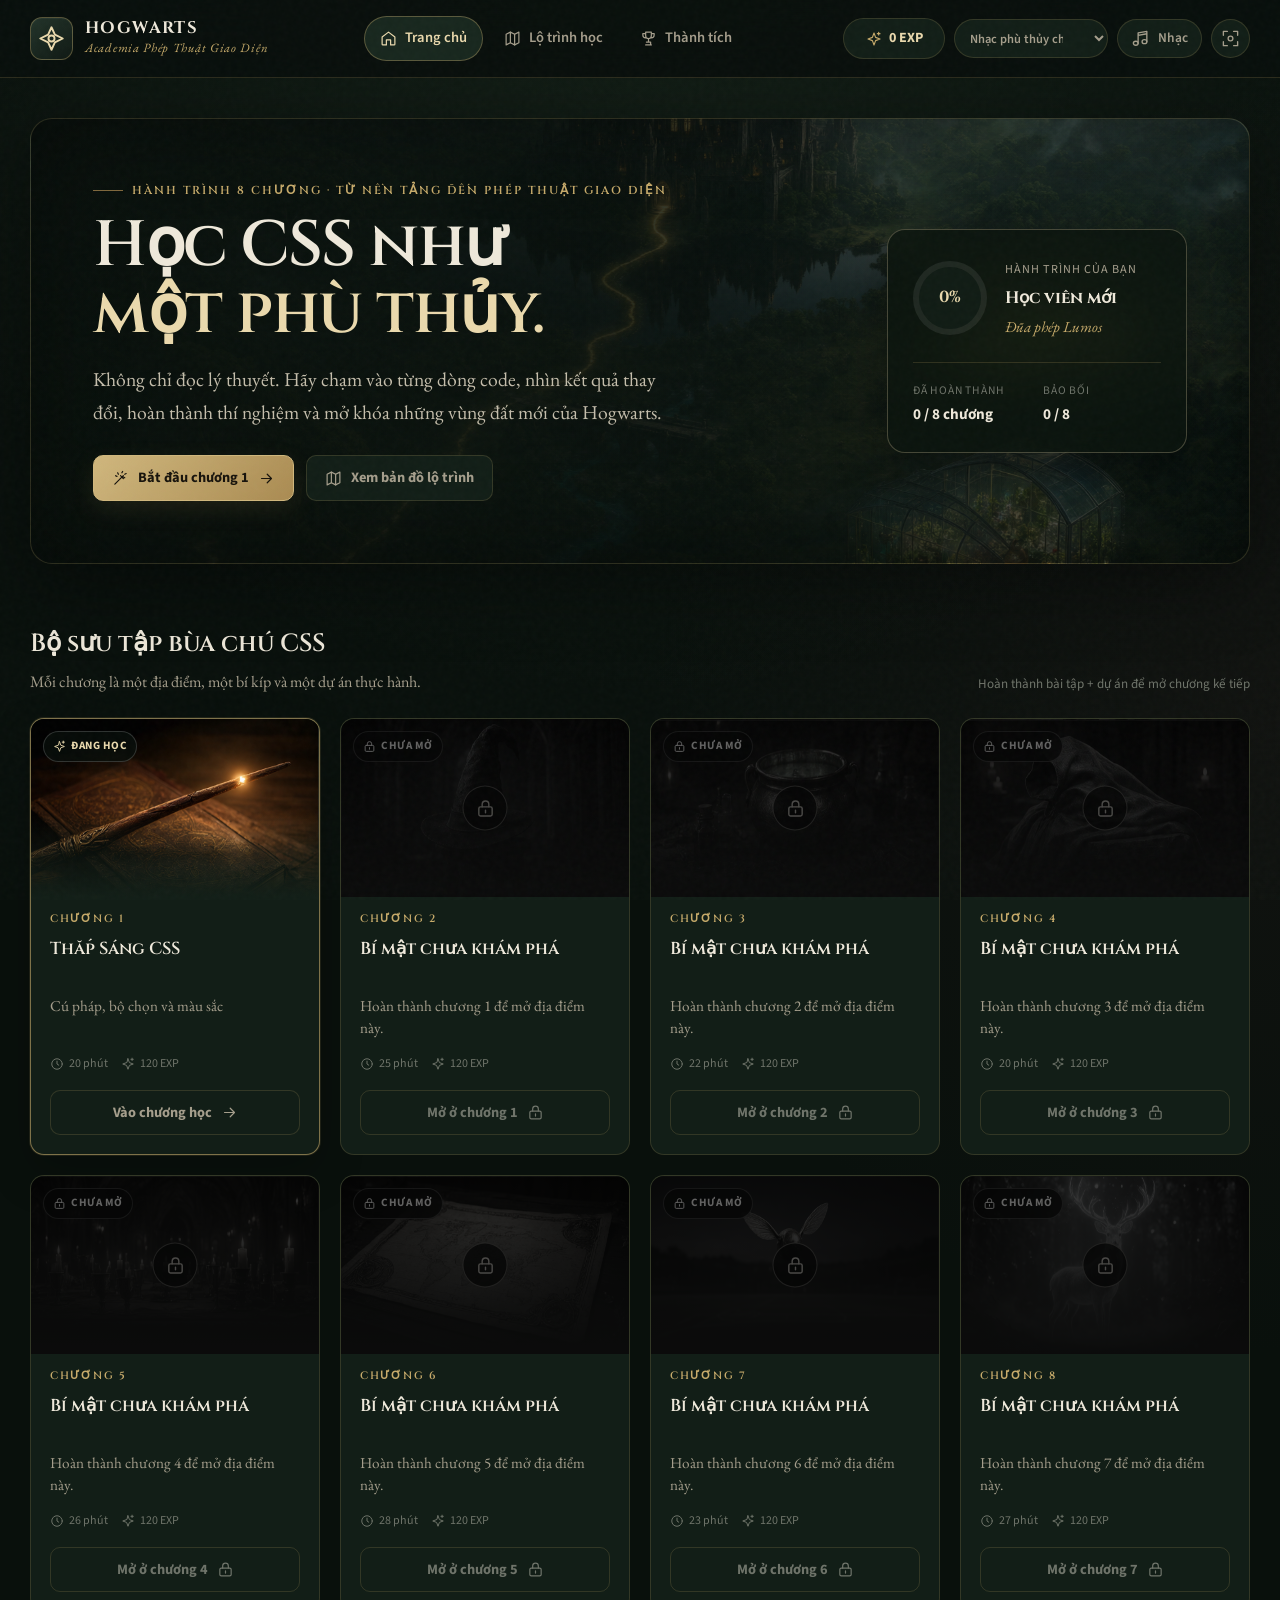
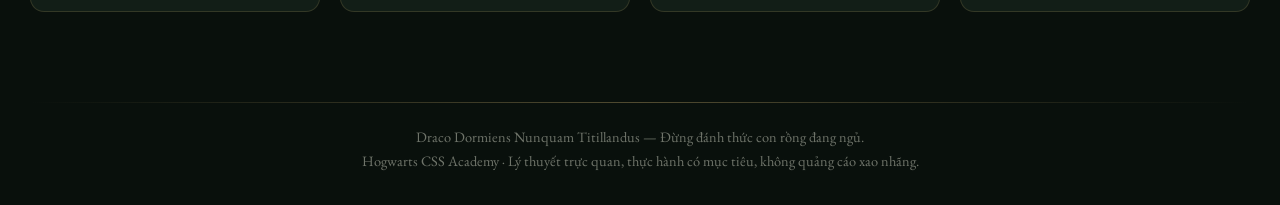
==== commit caf46f05: "Du_An_Nho" ====
--- a/Hoc_CSS/index.html
+++ b/Hoc_CSS/index.html
@@ -1,4 +1,4 @@
-<!DOCTYPE html>
+﻿<!DOCTYPE html>
 <html lang="vi">
 <head>
   <meta charset="UTF-8">
@@ -238,7 +238,7 @@
       background:
         linear-gradient(90deg, rgba(9, 16, 12, 0.97) 0%, rgba(9, 16, 12, 0.85) 48%, rgba(9, 16, 12, 0.26) 100%),
         linear-gradient(0deg, rgba(9, 16, 12, 0.45), transparent),
-        url('../assets/hogwarts-roadmap-bg.png') center 48% / cover;
+        url('assets/hogwarts-roadmap-bg.png') center 48% / cover;
       box-shadow: var(--shadow);
     }
     .home-hero::after { content: ''; position: absolute; inset: 0; pointer-events: none; border-radius: inherit; box-shadow: inset 0 0 90px rgba(0, 0, 0, 0.38); }
@@ -295,7 +295,7 @@
     }
     .chapter-card:not(.locked):hover { transform: translateY(-5px); border-color: var(--line-strong); box-shadow: 0 18px 45px rgba(0, 0, 0, 0.28); }
     .chapter-card.current { border-color: rgba(199, 171, 107, 0.6); box-shadow: 0 0 0 1px rgba(199, 171, 107, 0.12), 0 18px 45px rgba(0, 0, 0, 0.22); }
-    .chapter-art { height: 178px; background-image: url('../assets/hogwarts-chapter-atlas.png'); background-size: 200% 400%; background-repeat: no-repeat; position: relative; }
+    .chapter-art { height: 178px; background-image: url('assets/hogwarts-chapter-atlas.png'); background-size: 200% 400%; background-repeat: no-repeat; position: relative; }
     .chapter-art::after { content: ''; position: absolute; inset: 0; background: linear-gradient(0deg, var(--panel), transparent 48%); }
     .chapter-status {
       position: absolute;
@@ -343,7 +343,7 @@
       overflow: hidden;
       border: 1px solid var(--line-strong);
       border-radius: var(--radius-lg);
-      background: #0c160f url('../assets/hogwarts-roadmap-bg.png') center / cover;
+      background: #0c160f url('assets/hogwarts-roadmap-bg.png') center / cover;
       box-shadow: var(--shadow);
     }
     .roadmap-frame::before { content: ''; position: absolute; inset: 0; background: linear-gradient(180deg, rgba(6, 12, 8, 0.13), rgba(6, 12, 8, 0.08) 55%, rgba(6, 12, 8, 0.56)); }
@@ -400,7 +400,7 @@
     .sidebar-task.done { color: var(--success); }
     .lesson-article { min-width: 0; }
     .lesson-hero { position: relative; overflow: hidden; min-height: 235px; margin-bottom: 24px; padding: 32px; border: 1px solid var(--line); border-radius: var(--radius-lg); background: var(--panel); }
-    .lesson-hero-art { position: absolute; inset: 0 0 0 42%; background-image: url('../assets/hogwarts-chapter-atlas.png'); background-size: 200% 400%; opacity: 0.86; }
+    .lesson-hero-art { position: absolute; inset: 0 0 0 42%; background-image: url('assets/hogwarts-chapter-atlas.png'); background-size: 200% 400%; opacity: 0.86; }
     .lesson-hero-art::after { content: ''; position: absolute; inset: 0; background: linear-gradient(90deg, var(--panel), transparent 75%), linear-gradient(0deg, var(--panel), transparent 45%); }
     .lesson-hero-copy { position: relative; z-index: 1; max-width: 610px; }
     .lesson-hero h1 { max-width: 600px; margin: 10px 0 7px; font-family: var(--display); font-size: clamp(2rem, 4vw, 3.1rem); font-weight: 600; line-height: 1.16; }
@@ -727,8 +727,8 @@
     </div>
   </header>
 
-  <audio id="bg-music" src="../assets/hogwarts-chill.mp3" preload="none" loop aria-hidden="true"></audio>
-  <video id="harry-potter-music" src="../assets/hogwarts-prologue.mp4" preload="none" loop playsinline aria-hidden="true"></video>
+  <audio id="bg-music" src="assets/hogwarts-chill.mp3" preload="none" loop aria-hidden="true"></audio>
+  <video id="harry-potter-music" src="assets/hogwarts-prologue.mp4" preload="none" loop playsinline aria-hidden="true"></video>
 
   <main id="app">
     <section class="view" id="view-home" aria-labelledby="home-title">
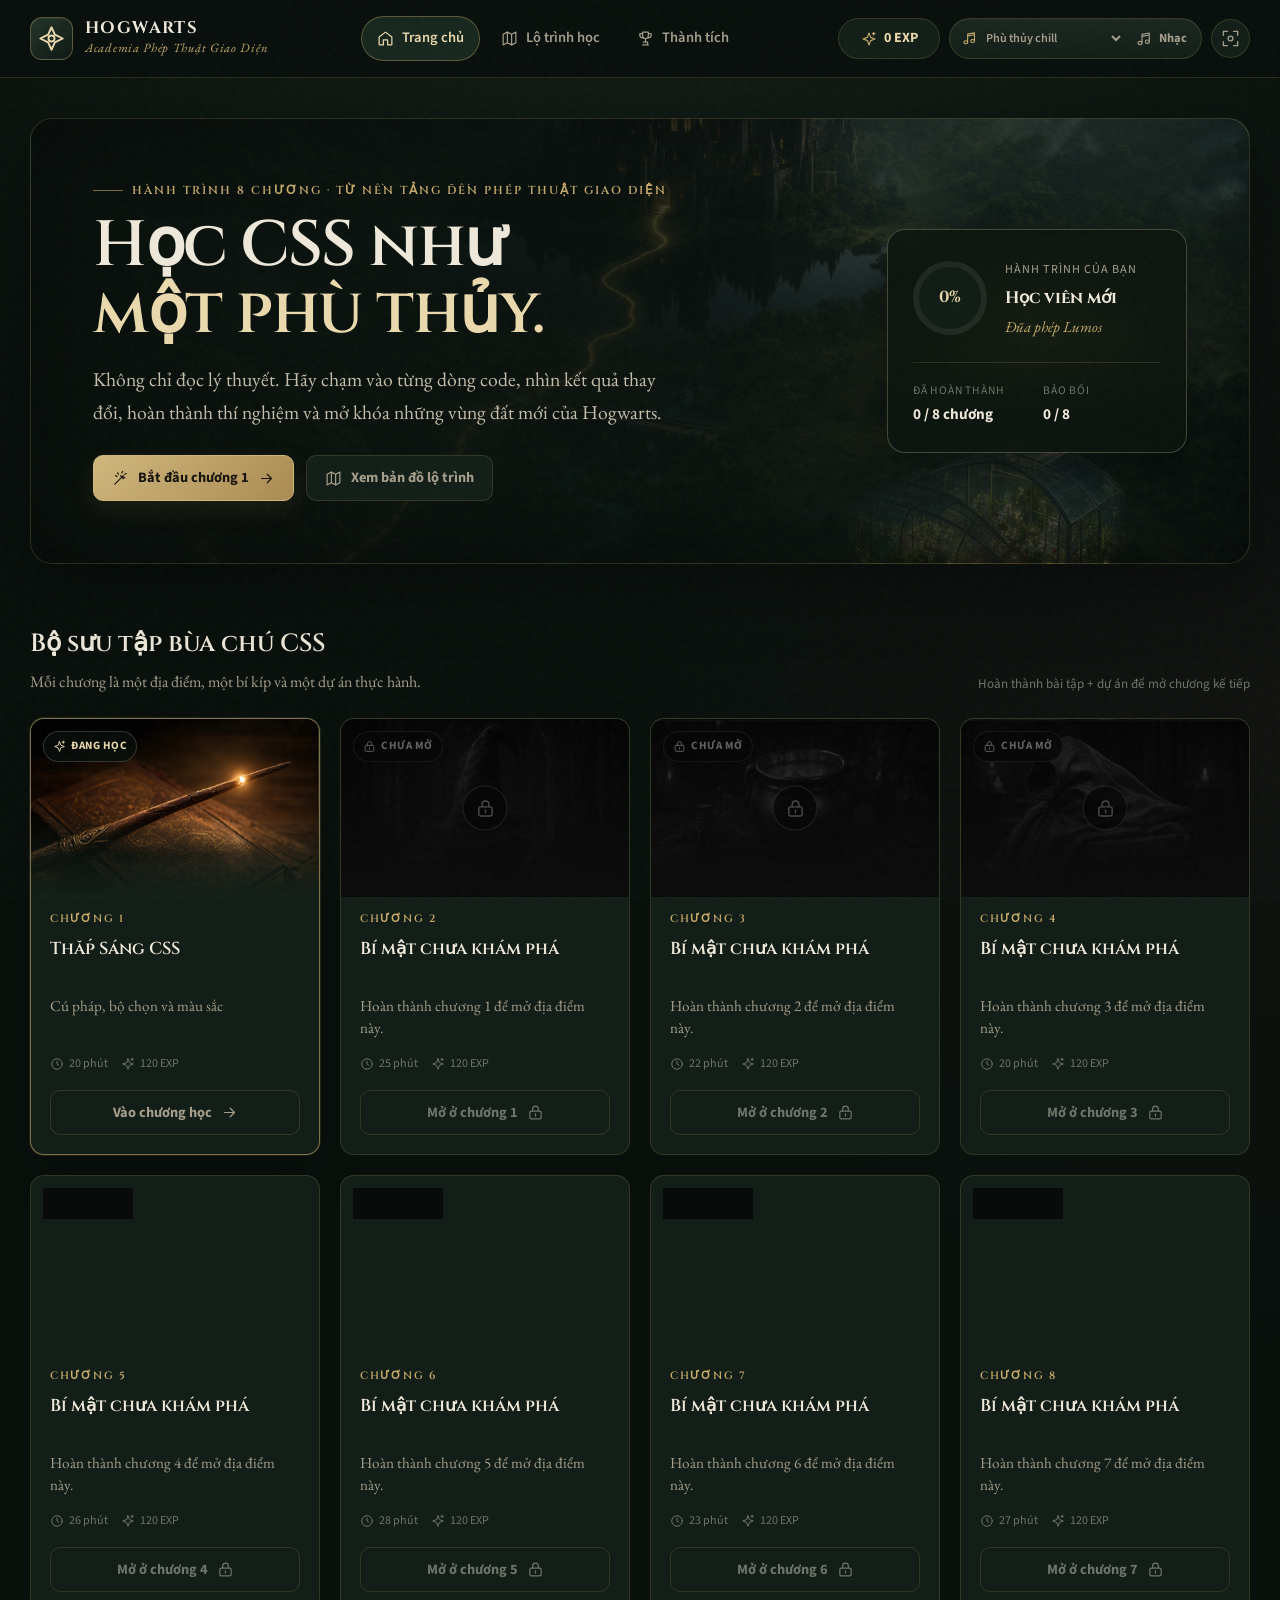
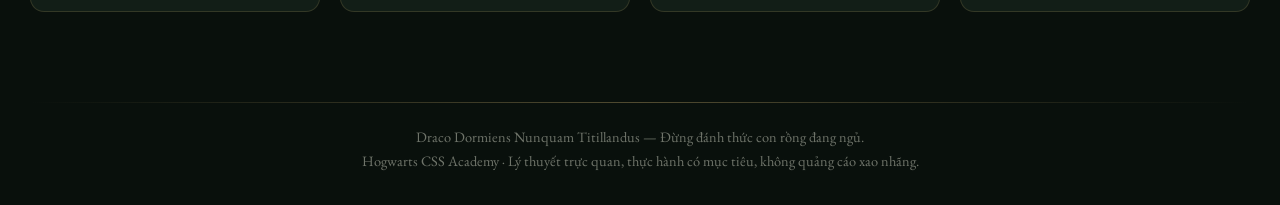
==== commit 93be981f: "Du_An_Nho" ====
--- a/Hoc_CSS/index.html
+++ b/Hoc_CSS/index.html
@@ -155,7 +155,8 @@
       font-weight: 700;
     }
     .xp-pill .icon { width: 16px; height: 16px; color: var(--gold); }
-    .icon-button, .music-button {
+    .icon-button {
+      width: 39px;
       height: 39px;
       border: 1px solid var(--line);
       border-radius: 999px;
@@ -164,33 +165,80 @@
       display: inline-flex;
       align-items: center;
       justify-content: center;
-      gap: 8px;
       transition: 160ms ease;
     }
-    .icon-button { width: 39px; padding: 0; }
-    .music-button { padding: 0 13px; font-size: 0.84rem; font-weight: 600; }
-    .icon-button:hover, .music-button:hover { color: var(--gold-light); border-color: var(--line-strong); }
-    .music-button.playing, .icon-button.active { color: var(--gold-light); border-color: var(--line-strong); background: #203126; }
-    .music-source { display: inline-flex; align-items: center; }
-    .music-source select {
-      width: 154px;
-      height: 39px;
-      padding: 0 28px 0 11px;
+    .icon-button:hover, .icon-button.active { color: var(--gold-light); border-color: var(--line-strong); }
+    .icon-button.active { background: #203126; }
+    .music-player {
+      display: flex;
+      align-items: center;
+      gap: 2px;
+      padding: 4px;
       border: 1px solid var(--line);
       border-radius: 999px;
-      background: var(--panel);
+      background: linear-gradient(180deg, rgba(255, 255, 255, 0.035), transparent), var(--panel);
+      box-shadow: inset 0 1px rgba(255, 255, 255, 0.04);
+    }
+    .music-source { display: inline-flex; align-items: center; gap: 5px; padding-left: 8px; }
+    .music-source .icon { width: 15px; height: 15px; color: var(--gold); flex: 0 0 auto; }
+    .music-source select {
+      width: 142px;
+      height: 31px;
+      padding: 0 4px 0 0;
+      border: 0;
+      border-radius: 999px;
+      outline: none;
+      background: transparent;
       color: var(--muted);
       font: inherit;
-      font-size: 0.78rem;
+      font-size: 0.76rem;
       font-weight: 600;
       cursor: pointer;
     }
-    .music-source select:hover { color: var(--gold-light); border-color: var(--line-strong); }
+    .music-source select:hover, .music-source select:focus-visible { color: var(--gold-light); }
+    .music-source select:focus-visible { box-shadow: 0 0 0 2px rgba(203, 168, 91, 0.3); }
     .music-source option { background: #132019; color: var(--text); }
-    #harry-potter-music { position: fixed; left: -10000px; bottom: 0; width: 1px; height: 1px; opacity: 0; pointer-events: none; }
-    .volume-control { display: none; align-items: center; gap: 7px; padding: 0 8px; }
+    .music-button {
+      height: 31px;
+      padding: 0 10px;
+      border: 0;
+      border-radius: 999px;
+      background: transparent;
+      color: var(--muted);
+      display: inline-flex;
+      align-items: center;
+      justify-content: center;
+      gap: 7px;
+      font-size: 0.78rem;
+      font-weight: 700;
+      cursor: pointer;
+      transition: 160ms ease;
+    }
+    .music-button:hover { color: var(--gold-light); background: rgba(255, 255, 255, 0.045); }
+    .music-button.playing { color: var(--gold-light); background: rgba(203, 168, 91, 0.14); }
+    .music-button-icon { position: relative; display: inline-flex; }
+    .music-button-icon .icon { width: 16px; height: 16px; }
+    .music-status-dot {
+      position: absolute;
+      right: -3px;
+      bottom: -1px;
+      width: 5px;
+      height: 5px;
+      border: 1px solid var(--panel);
+      border-radius: 50%;
+      background: var(--gold-light);
+      opacity: 0;
+      transform: scale(0.6);
+      transition: 160ms ease;
+    }
+    .music-button.playing .music-status-dot { opacity: 1; transform: scale(1); }
+    .music-button.playing .music-button-icon .icon { animation: music-pulse 1.8s ease-in-out infinite; }
+    @keyframes music-pulse { 0%, 100% { transform: scale(1); } 50% { transform: scale(1.12); } }
+    #harry-potter-music { display: none; }
+    .volume-control { display: none; align-items: center; gap: 5px; padding: 0 6px; color: var(--gold); }
     .volume-control.visible { display: flex; }
-    .volume-control input { width: 70px; accent-color: var(--gold); }
+    .volume-control .icon { width: 14px; height: 14px; }
+    .volume-control input { width: 54px; accent-color: var(--gold); cursor: pointer; }
 
     main { width: min(1400px, 100%); margin: 0 auto; padding: 40px 30px 90px; }
     .view { animation: view-in 280ms ease both; }
@@ -560,9 +608,9 @@
       .brand-name { font-size: 0.9rem; }
       .main-nav { gap: 0; }
       .nav-button { padding: 8px 10px; font-size: 0.82rem; }
-      .music-button span { display: none; }
-      .music-button { width: 39px; padding: 0; }
-      .music-source select { width: 132px; font-size: 0.74rem; }
+      .music-button #music-label { display: none; }
+      .music-button { width: 33px; padding: 0; }
+      .music-source select { width: 120px; font-size: 0.72rem; }
       .chapter-grid { grid-template-columns: repeat(3, minmax(0, 1fr)); }
       .home-hero { grid-template-columns: 1.35fr 0.65fr; gap: 22px; }
       .achievement-grid { grid-template-columns: repeat(3, minmax(0, 1fr)); }
@@ -592,8 +640,10 @@
       .brand-name { font-size: 0.78rem; letter-spacing: 0.8px; }
       .header-actions { gap: 6px; }
       .xp-pill { min-width: 76px; padding: 7px 9px; font-size: 0.76rem; }
-      .icon-button, .music-button { width: 35px; height: 35px; }
-      .music-source select { width: 112px; height: 35px; padding-left: 9px; font-size: 0.7rem; }
+      .icon-button { width: 35px; height: 35px; }
+      .music-player { padding: 3px; }
+      .music-button { width: 31px; height: 31px; }
+      .music-source select { width: 100px; height: 29px; font-size: 0.68rem; }
       .volume-control { display: none !important; }
       .nav-button { font-size: 0.77rem; padding: 7px 9px; }
       .nav-button .icon { width: 15px; height: 15px; }
@@ -641,7 +691,8 @@
     @media (max-width: 560px) {
       :root { --topbar-height: 156px; }
       .header-actions { max-width: 180px; flex-wrap: wrap; justify-content: flex-end; }
-      .music-source { order: 4; width: 100%; }
+      .music-player { order: 4; width: 100%; }
+      .music-source { flex: 1; min-width: 0; }
       .music-source select { width: 100%; }
     }
     @media (max-width: 440px) {
@@ -713,22 +764,25 @@
       </nav>
       <div class="header-actions">
         <div class="xp-pill" title="Điểm kinh nghiệm tích lũy"><svg class="icon"><use href="#i-spark"/></svg><span id="hud-exp">0 EXP</span></div>
-        <label class="music-source" title="Chọn nhạc nền; cả hai bản đều là tệp cục bộ">
-          <span class="sr-only">Chọn nhạc nền</span>
-          <select id="music-source" aria-label="Chọn nhạc nền">
-            <option value="local">Nhạc phù thủy chill</option>
-            <option value="youtube">Harry Potter · MP4</option>
-          </select>
-        </label>
-        <button class="music-button" id="music-button" data-action="music" aria-pressed="false" aria-label="Phát nhạc phù thủy chill không lời" title="Phát Ways of the Wizard — Geoff Harvey"><svg class="icon"><use href="#i-music"/></svg><span id="music-label">Nhạc</span></button>
-        <div class="volume-control" id="volume-control"><svg class="icon"><use href="#i-volume"/></svg><input id="music-volume" type="range" min="0" max="100" value="28" aria-label="Âm lượng nhạc"></div>
+        <div class="music-player">
+          <label class="music-source" title="Chọn nhạc nền; cả hai bản đều là tệp cục bộ">
+            <svg class="icon" aria-hidden="true"><use href="#i-music"/></svg>
+            <span class="sr-only">Chọn nhạc nền</span>
+            <select id="music-source" aria-label="Chọn nhạc nền">
+              <option value="local">Phù thủy chill</option>
+              <option value="youtube">Harry Potter</option>
+            </select>
+          </label>
+          <button class="music-button" id="music-button" data-action="music" aria-pressed="false" aria-label="Phát nhạc phù thủy chill không lời" title="Phát Ways of the Wizard — Geoff Harvey"><span class="music-button-icon"><svg class="icon" aria-hidden="true"><use href="#i-music"/></svg><span class="music-status-dot"></span></span><span id="music-label">Nhạc</span></button>
+          <div class="volume-control" id="volume-control"><svg class="icon" aria-hidden="true"><use href="#i-volume"/></svg><input id="music-volume" type="range" min="0" max="100" value="28" aria-label="Âm lượng nhạc"></div>
+        </div>
         <button class="icon-button" id="focus-button" data-action="focus" aria-pressed="false" title="Bật chế độ tập trung"><svg class="icon"><use href="#i-focus"/></svg><span class="sr-only">Chế độ tập trung</span></button>
       </div>
     </div>
   </header>
 
-  <audio id="bg-music" src="assets/hogwarts-chill.mp3" preload="none" loop aria-hidden="true"></audio>
-  <video id="harry-potter-music" src="assets/hogwarts-prologue.mp4" preload="none" loop playsinline aria-hidden="true"></video>
+  <audio id="bg-music" src="assets/hogwarts-chill.mp3" preload="auto" loop aria-hidden="true"></audio>
+  <audio id="harry-potter-music" src="assets/hogwarts-prologue.wav" preload="auto" loop aria-hidden="true"></audio>
 
   <main id="app">
     <section class="view" id="view-home" aria-labelledby="home-title">
@@ -1636,7 +1690,7 @@
 
     const musicTracks = {
       local: { label: 'nhạc phù thủy chill', title: 'Ways of the Wizard — Geoff Harvey' },
-      youtube: { label: 'nhạc Harry Potter — Prologue', title: 'Prologue — John Williams · MP4 cục bộ' }
+      youtube: { label: 'nhạc Harry Potter — Prologue', title: 'Prologue — John Williams' }
     };
 
     const MusicPlayer = {
@@ -1652,7 +1706,12 @@
         this.audio.volume = this.volume;
         this.movie.volume = this.volume;
         this.audio.addEventListener('error', () => showToast('Không tải được tệp nhạc. Hãy kiểm tra assets/hogwarts-chill.mp3.'));
-        this.movie.addEventListener('error', () => showToast('Không tải được nhạc Harry Potter. Hãy kiểm tra assets/hogwarts-prologue.mp4.'));
+        this.movie.addEventListener('error', () => showToast('Không tải được nhạc Harry Potter. Hãy kiểm tra assets/hogwarts-prologue.wav.'));
+        [this.audio, this.movie].forEach((media) => {
+          ['play', 'playing', 'pause', 'ended'].forEach((eventName) => {
+            media.addEventListener(eventName, () => this.syncControls());
+          });
+        });
         document.getElementById('music-source').value = this.source;
       },
       currentMedia() {
@@ -1690,7 +1749,7 @@
           showToast(error.name === 'NotAllowedError'
             ? 'Trình duyệt chưa cho phát nhạc. Hãy bấm lại nút Nhạc.'
             : this.source === 'youtube'
-              ? 'Không phát được nhạc Harry Potter. Hãy kiểm tra assets/hogwarts-prologue.mp4.'
+              ? 'Không phát được nhạc Harry Potter. Hãy kiểm tra assets/hogwarts-prologue.wav.'
               : 'Không phát được nhạc. Hãy kiểm tra assets/hogwarts-chill.mp3.');
         } finally {
           this.toggling = false;
